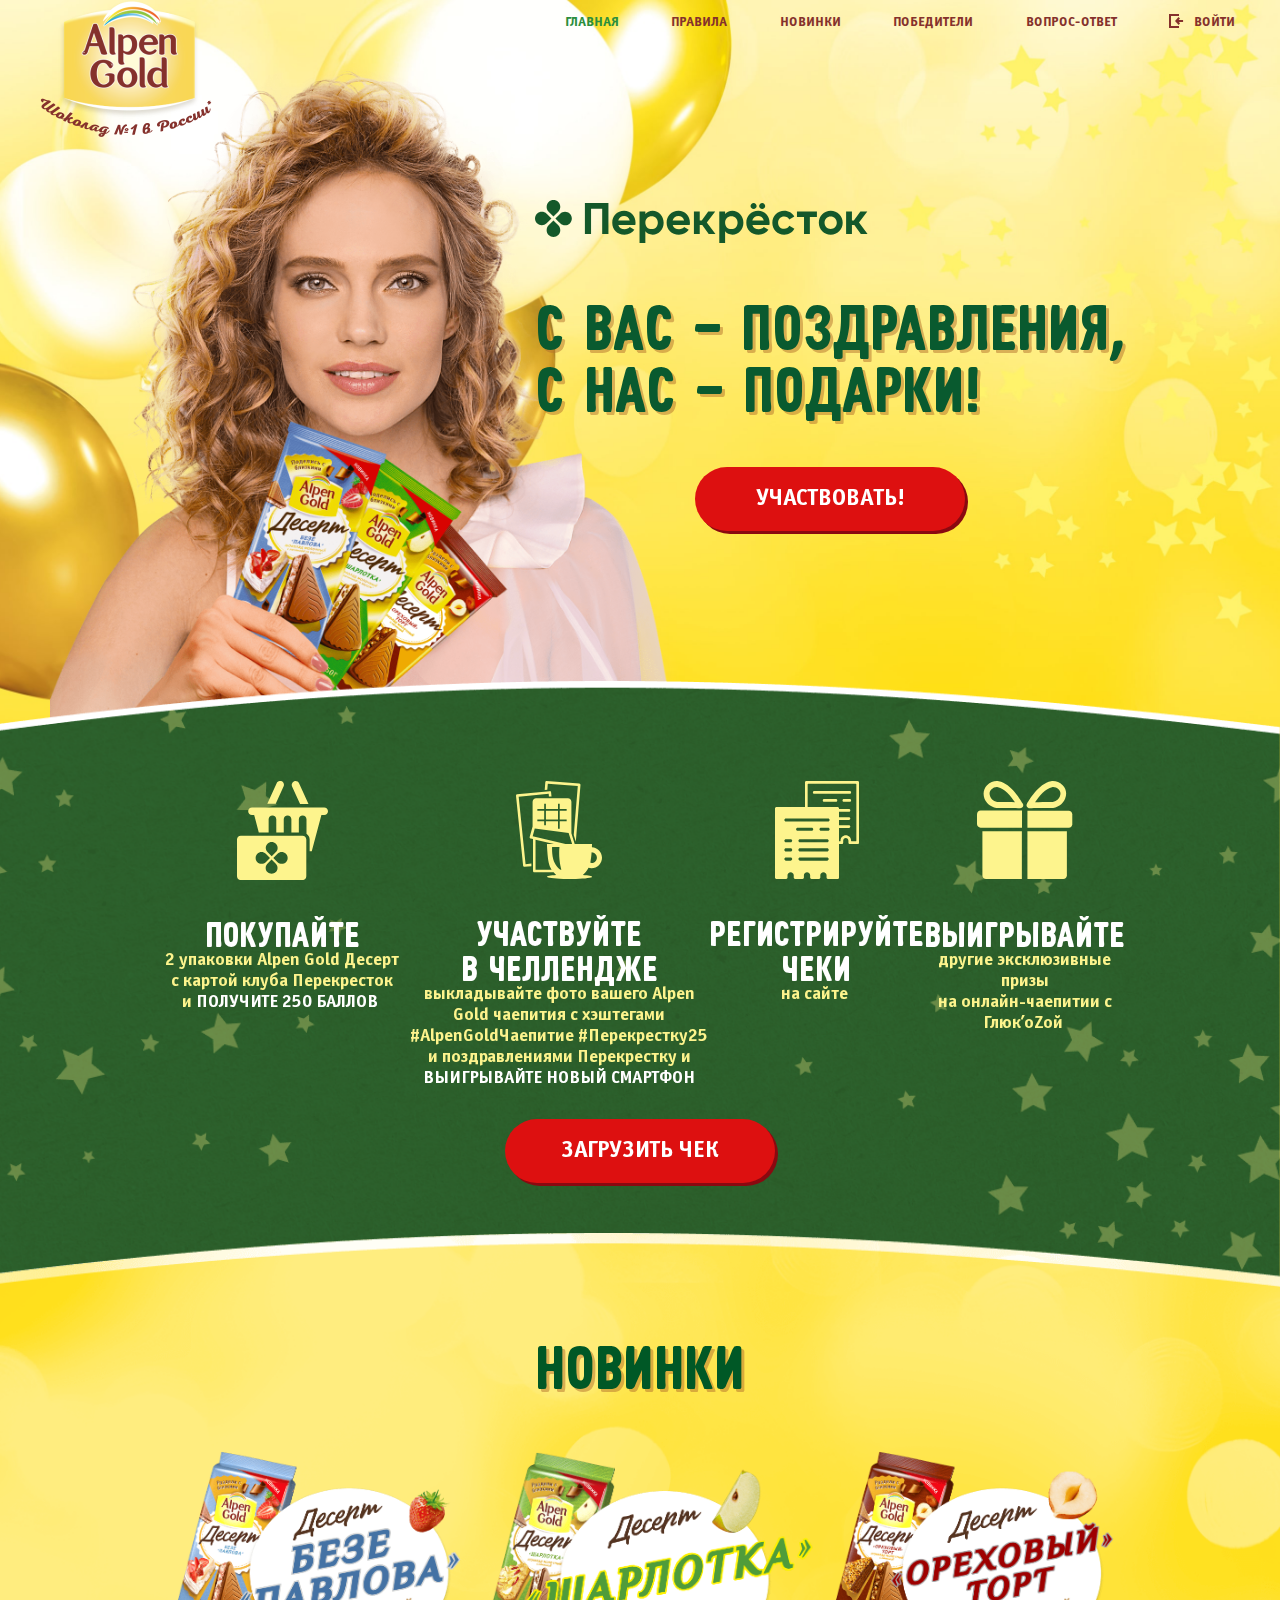
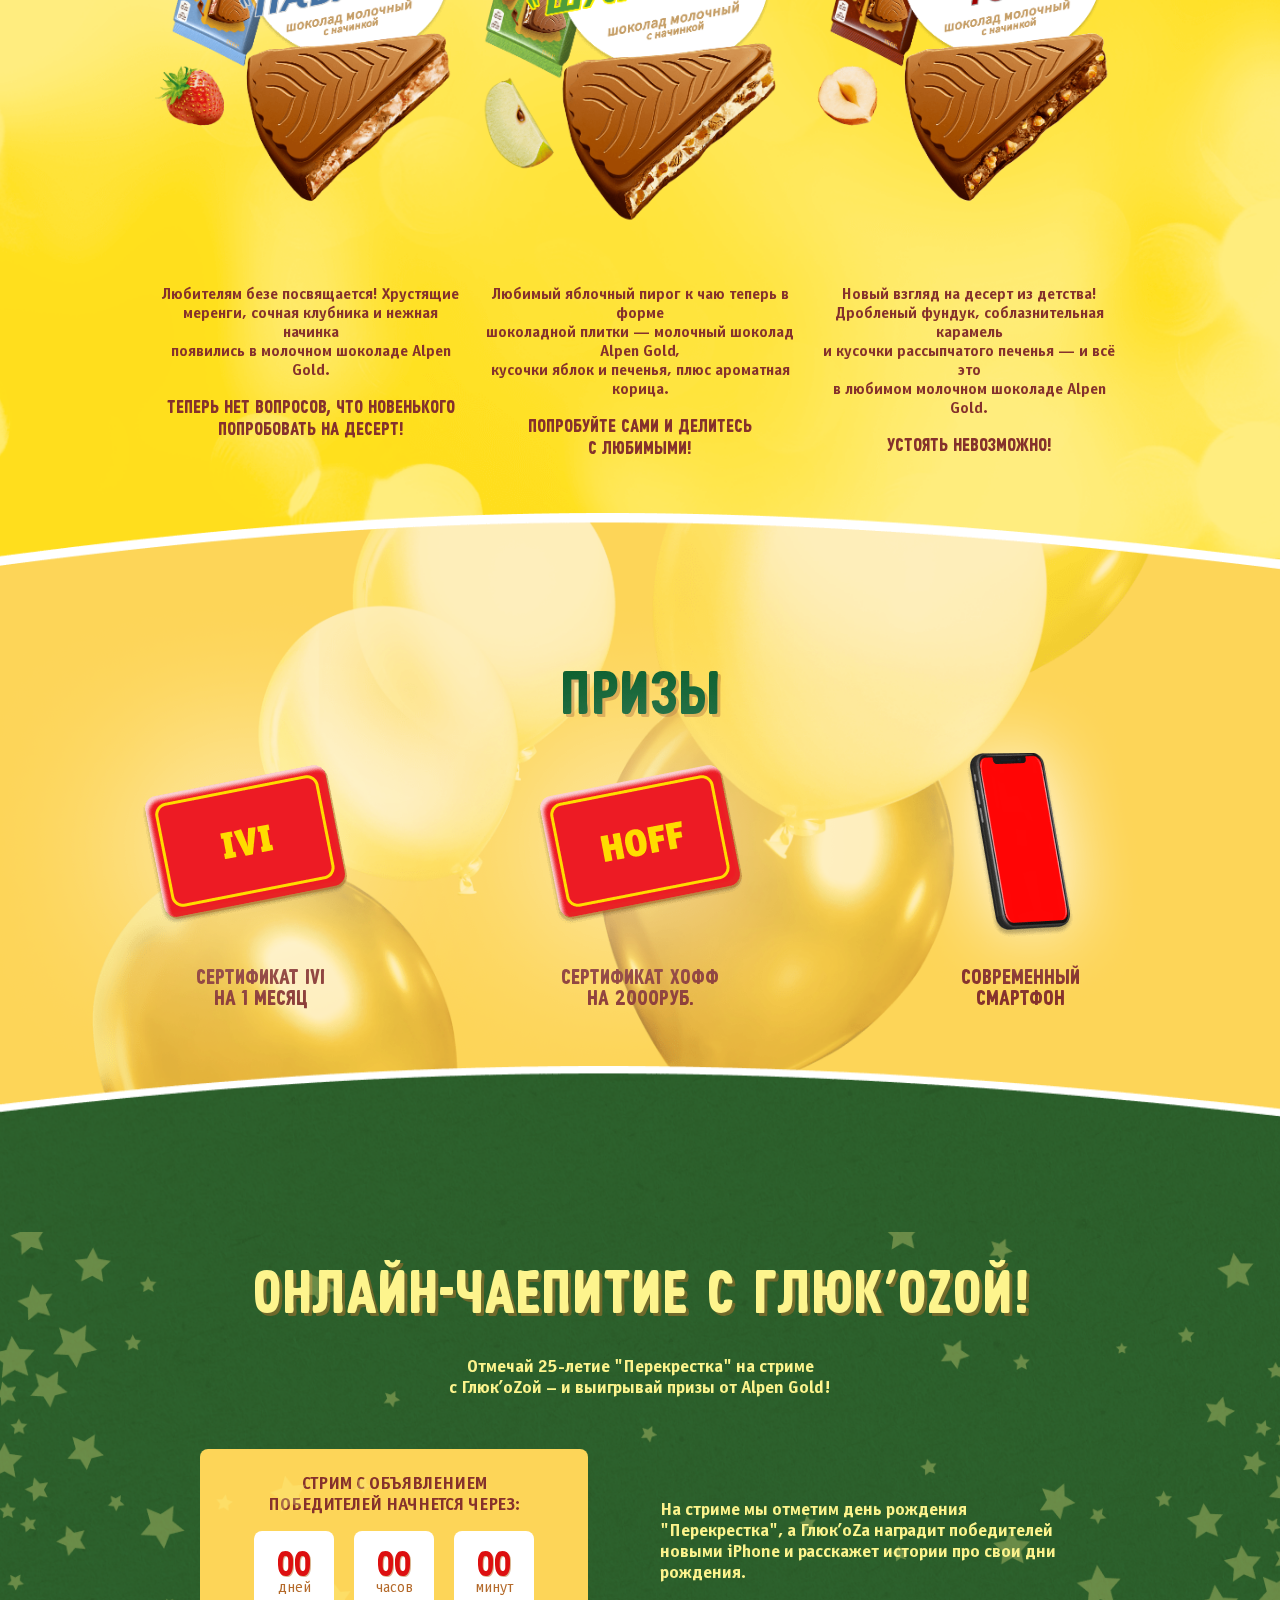
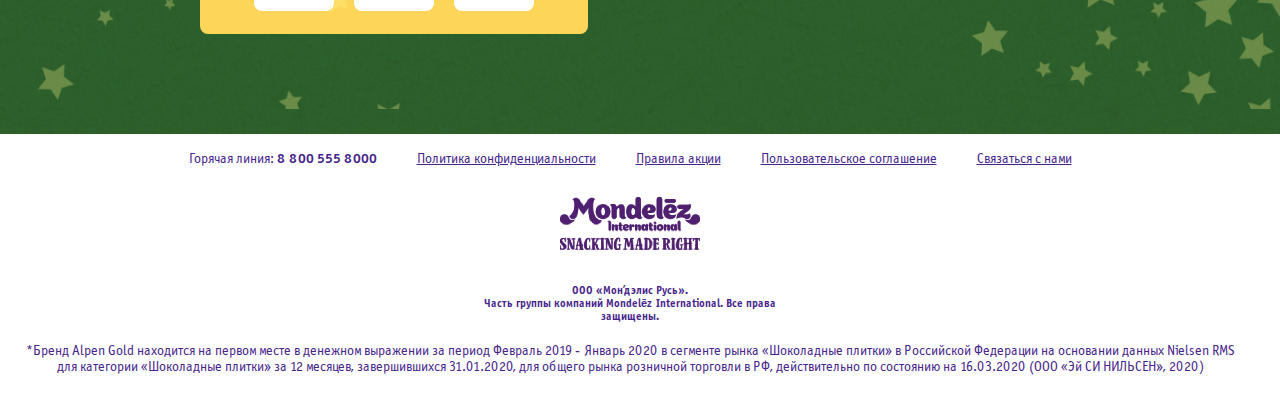
==== index.html @ 38f89c5d "init" ====
<!DOCTYPE html>
<html lang="en">
<head>
	<meta charset="UTF-8">
	<title>Alpen Gold Десерты</title>
	<meta http-equiv="X-UA-Compatible" content="IE=edge">
    <meta name="viewport" content="width=device-width, initial-scale=1.0, maximum-scale=1.0, minimum-scale=1.0, user-scalable=no">
    <meta name="format-detection" content="telephone=no">
    <link rel="icon" href="favicon.ico">
	<link rel="stylesheet" href="fonts/stylesheet.css">
	<link rel="stylesheet" href="libs/select2/select2.min.css">
	<link rel="stylesheet" href="libs/scrollbar/jquery.scrollbar.css">
	<link rel="stylesheet" href="css/styles.css">
	<!--[if lte IE 9]>
    <script src="http://phpbbex.com/oldies/oldies.js" charset="utf-8"></script>
    <script src="https://oss.maxcdn.com/html5shiv/3.7.3/html5shiv.min.js"></script>
    <script src="https://oss.maxcdn.com/respond/1.4.2/respond.min.js"></script>
    <![endif]-->
</head>
<body>
	<div class="wrapper">
		<div class="content">
			<header>
				<div class="menu">
					<a href="index.html" class="logo">
						<img src="img/logo.png" alt="">
					</a>
					<a href="#!" class="burger"></a>
					<nav class="menu-links">
						<a href="index.html" class="menu-link active">Главная</a>
						<a href="#!" class="menu-link" target="_blank">Правила</a>
						<a href="#novelties" class="menu-link anchor">Новинки</a>
						<a href="winners.html" class="menu-link">Победители</a>
						<a href="faq.html" class="menu-link">Вопрос-ответ</a>
						<div class="btn-wrapper mw270 mobile-visible">
							<a href="#!" class="btn menu-btn pop-op" data-popup="check-upload">Загрузить чек</a>
						</div>
						<a href="lk.html" class="menu-link login-link pop-op" data-popup="auth">Войти</a>
					</nav>
				</div>
			</header>
			<section class="main-block">
				<div class="container">
					<div class="slogan-wrapper">
						<div class="perekrestok-logo">
							<img src="img/perekrestok-logo.svg" alt="">
						</div>
						<div class="slogan">
							С вас – поздравления, <br>с нас – подарки! 
						</div>
						<div class="btn-wrapper mw270">
							<a href="#!" class="btn main-btn pop-op" data-popup="auth">Участвовать!</a>
						</div>
					</div>
				</div>
			</section>
			<section class="steps-block">
				<div class="container">
					<div class="steps">
						<div class="step">
							<div class="step-img">
								<img src="img/step1.svg" alt="">
							</div>
							<div class="step-info">
								<div class="step-title">Покупайте</div>
								<div class="step-text">
									2 упаковки Alpen Gold Десерт <br>с картой клуба Перекресток и <span>получите 250 баллов</span> 
								</div>
							</div>
						</div>
						<div class="step">
							<div class="step-img">
								<img src="img/step2.svg" alt="">
							</div>
							<div class="step-info">
								<div class="step-title">Участвуйте <br>в челлендже</div>
								<div class="step-text">
									выкладывайте фото вашего Alpen Gold чаепития с хэштегами #AlpenGoldЧаепитие #Перекрестку25 и поздравлениями Перекрестку и <br class="mobile-visible"><span>выигрывайте новый смартфон</span> 
								</div>
							</div>
						</div>
						<div class="step">
							<div class="step-img">
								<img src="img/step3.svg" alt="">
							</div>
							<div class="step-info">
								<div class="step-title">Регистрируйте чеки</div>
								<div class="step-text">
									на сайте 
								</div>
							</div>
						</div>
						<div class="step">
							<div class="step-img">
								<img src="img/step4.svg" alt="">
							</div>
							<div class="step-info">
								<div class="step-title">Выигрывайте</div>
								<div class="step-text">
									другие эксклюзивные призы <br>на онлайн-чаепитии с Глюк’оZой 
								</div>
							</div>
						</div>
					</div>
					<div class="btn-wrapper mw270 desktop-visible">
						<a href="#!" class="btn main-btn pop-op" data-popup="auth">Загрузить чек</a>
					</div>
				</div>
			</section>
			<section id="novelties" class="novelties-block">
				<div class="container">
					<div class="page-title">Новинки</div>
					<div class="novelties">
						<div class="novelty product1">
							<div class="novelty-img">
								<img src="img/product1.png" alt="">
							</div>
							<div class="novelty-text1">Любителям безе посвящается! Хрустящие <br>меренги, сочная клубника и нежная начинка <br>появились в молочном шоколаде Alpen Gold. </div>
							<div class="novelty-text2">Теперь нет вопросов, что новенького <br>попробовать на десерт!</div>
						</div>
						<div class="novelty product2">
							<div class="novelty-img">
								<img src="img/product2.png" alt="">
							</div>
							<div class="novelty-text1">Любимый яблочный пирог к чаю теперь в форме <br>шоколадной плитки — молочный шоколад Alpen Gold, <br>кусочки яблок и печенья, плюс ароматная корица.</div>
							<div class="novelty-text2">Попробуйте сами и делитесь <br>с любимыми!</div>
						</div>
						<div class="novelty product3">
							<div class="novelty-img">
								<img src="img/product3.png" alt="">
							</div>
							<div class="novelty-text1">Новый взгляд на десерт из детства! <br>Дробленый фундук, соблазнительная карамель <br>и кусочки рассыпчатого печенья — и всё это <br>в любимом молочном шоколаде Alpen Gold.</div>
							<div class="novelty-text2">Устоять невозможно!</div>
						</div>
					</div>
				</div>
			</section>
			<section class="prizes-block">
				<div class="container">
					<div class="page-title">Призы</div>
					<div class="prizes">
						<div class="prize prize1">
							<div class="prize-img">
								<img src="img/prize1.png" alt="">
							</div>
							<div class="prize-name">Cертификат IVI <br>на 1 месяц</div>
						</div>
						<div class="prize prize2">
							<div class="prize-img">
								<img src="img/prize2.png" alt="">
							</div>
							<div class="prize-name">Cертификат хофф <br>на 2000руб.</div>
						</div>
						<div class="prize prize3">
							<div class="prize-img">
								<img src="img/prize3.png" alt="">
							</div>
							<div class="prize-name">Современный <br>смартфон</div>
						</div>
					</div>
				</div>
			</section>
			<section class="stream-block">
				<div class="container">
					<div class="page-title">Онлайн-чаепитие <br class="mobile-visible">с Глюк’оZой!</div>
					<div class="stream-subtitle">
						Отмечай 25-летие "Перекрестка" на стриме <br class="desktop-visible">с Глюк’oZой – и выигрывай призы от Alpen Gold!
					</div>
					<div class="stream-wrapper">
						<div class="stream-countdown-wrapper">
							<div class="stream-countdown-text">Стрим с объявлением победителей начнется через:</div>
							<div class="countdown">
							    <div class="cd-elem">
							        <div class="cd">00</div>
							        <div class="cd-text">дней</div>
							    </div>
							    <div class="cd-elem">
							        <div class="cd">00</div>
							        <div class="cd-text">часов</div>
							    </div>
							    <div class="cd-elem">
							        <div class="cd">00</div>
							        <div class="cd-text">минут</div>
							    </div>
							</div>
						</div>
						<div class="stream-info">
							На стриме мы отметим день рождения "Перекрестка", а Глюк’oZа наградит победителей новыми iPhone и расскажет истории про свои дни рождения.
						</div>
					</div>
				</div>
			</section>
		</div>
		<footer>
			<div class="footer-inner">
				<div class="footer-nav">
					<div class="footer-links">
						<a href="tel:88005558000" class="invert-link">Горячая линия: <b>8 800 555 8000</b></a>
						<a href="#!" class="link" target="_blank">Политика конфиденциальности</a>
						<a href="#!" class="link" target="_blank">Правила акции</a>
						<a href="#!" class="link" target="_blank">Пользовательское соглашение</a>
						<a href="#!" class="link" target="_blank">Связаться с нами</a>
					</div>
					<div class="mndlz-logo">
						<img src="img/mndlz.svg" alt="">
					</div>
					<div class="copyright">ООО «Мон’дэлис Русь». <br class="desktop-visible">Часть группы компаний Mondelēz International. Все права защищены.</div>
					<div class="copyright-remark">*Бренд Alpen Gold находится на первом месте в денежном выражении за период Февраль 2019 - Январь 2020 в сегменте рынка «Шоколадные плитки» в Российской Федерации на основании данных Nielsen RMS для категории «Шоколадные плитки» за 12 месяцев, завершившихся 31.01.2020, для общего рынка розничной торговли в РФ, действительно по состоянию на 16.03.2020 (ООО «Эй СИ НИЛЬСЕН», 2020)</div>
				</div>
			</div>
		</footer>
	</div>
	<div class="popups">
		<div id="auth" class="popup">
			<div class="popup__wrap">
				<a href="#!" class="close-popup js-close-popup">
					<svg width="20" height="20" viewBox="0 0 20 20" fill="none" xmlns="http://www.w3.org/2000/svg">
						<path d="M18 2L2 18" stroke="#85312C" stroke-width="4" stroke-linejoin="round"/>
						<path d="M2 2L18 18" stroke="#85312C" stroke-width="4" stroke-linejoin="round"/>
					</svg>
				</a>
                <div class="popup__inner">
                    <div class="popup__title">Вход</div>
                    <div class="popup__error"></div>
                    <form class="popup-form">
                    	<div class="input-field">
                    		<input type="text" name="email" placeholder="E-mail" required>
                    	</div>
                    	<div class="input-field mb30">
                    		<input type="password" name="password" placeholder="Пароль" required>
                    		<a href="#!" class="invert-link restore-link pop-op" data-popup="restore-password">Забыли пароль?</a>
                    	</div>
                    	<div class="btn-wrapper">
							<button class="btn popup-btn">Войти</button>
						</div>
                    </form>
                    <div class="reg-text">
                    	Если вы впервые <br>на сайте, то вам необходимо
                    	<a href="#!" class="invert-link popup-link pop-op" data-popup="reg">Зарегистрироваться</a>
                    </div>
                </div>
            </div>
		</div>
		<div id="reg" class="popup">
			<div class="popup__wrap">
				<a href="#!" class="close-popup js-close-popup">
					<svg width="20" height="20" viewBox="0 0 20 20" fill="none" xmlns="http://www.w3.org/2000/svg">
						<path d="M18 2L2 18" stroke="#85312C" stroke-width="4" stroke-linejoin="round"/>
						<path d="M2 2L18 18" stroke="#85312C" stroke-width="4" stroke-linejoin="round"/>
					</svg>
				</a>
                <div class="popup__inner">
                    <div class="popup__title">Регистрация</div>
                    <div class="popup__error"></div>
                    <form class="popup-form">
                    	<div class="input-field">
                    		<input type="text" name="lastName" placeholder="Фамилия" required>
                    	</div>
                    	<div class="input-field">
                    		<input type="text" name="firstName" placeholder="Имя" required>
                    	</div>
                    	<div class="input-field">
                    		<input type="text" name="patronymic" placeholder="Отчество" required>
                    	</div>
                    	<div class="input-field">
                    		<input type="text" name="email" placeholder="E-mail" required>                    		
                    	</div>
                    	<div class="input-field">
                    		<input type="text" name="phone" class="phone-mask" placeholder="Телефон" required>                    		
                    	</div>
                    	<div class="checkbox-wrapper">
							<div class="input-field checkbox-field">
	                            <label for="check-rules" class="checkbox">
	                                <input id="check-rules" name="check-rules" type="checkbox" required>
	                                <span class="checkmark"></span>
	                                <span class="checkbox-text">Я согласен с <a href="#!" class="rules-link link" target="_blank">Правилами акции</a></span>
	                            </label> 
	                        </div>
	                        <div class="input-field checkbox-field">
	                            <label for="check-data" class="checkbox">
	                                <input id="check-data" name="check-data" type="checkbox" required>
	                                <span class="checkmark"></span>
	                                <span class="checkbox-text">Я согласен на обработку моих <a href="#!" class="rules-link link" target="_blank">персональных данных</a></span>
	                            </label> 
	                        </div>
	                        <div class="input-field checkbox-field">
	                            <label for="check-mndlz" class="checkbox">
	                                <input id="check-mndlz" name="check-mndlz" type="checkbox" required="">
	                                <span class="checkmark"></span>
	                                <span class="checkbox-text">Я согласен получать рассылки по акциям Mondelez</span>
	                            </label> 
	                        </div>
						</div>
						<div class="btn-wrapper">
							<!-- <button class="btn popup-btn">Войти</button> -->
							<a href="#!" class="btn popup-btn pop-op" data-popup="reg-confirm">Отправить</a>
						</div>
                    </form>
                </div>
            </div>
		</div>
		<div id="reg-confirm" class="popup">
			<div class="popup__wrap">
				<a href="#!" class="close-popup js-close-popup">
					<svg width="20" height="20" viewBox="0 0 20 20" fill="none" xmlns="http://www.w3.org/2000/svg">
						<path d="M18 2L2 18" stroke="#85312C" stroke-width="4" stroke-linejoin="round"/>
						<path d="M2 2L18 18" stroke="#85312C" stroke-width="4" stroke-linejoin="round"/>
					</svg>
				</a>
                <div class="popup__inner">
                	<div class="popup__title">Регистрация пройдена</div>
                    <div class="popup__desc">Пароль отправлен на почту, указанную при регистрации.</div>
                    <div class="btn-wrapper">
						<a href="#!" class="btn pop-op" data-popup="auth"><span>Войти</span></a>
					</div>
                </div>
            </div>
		</div>
		<div id="restore-password" class="popup">
			<div class="popup__wrap">
				<a href="#!" class="close-popup js-close-popup">
					<svg width="20" height="20" viewBox="0 0 20 20" fill="none" xmlns="http://www.w3.org/2000/svg">
						<path d="M18 2L2 18" stroke="#85312C" stroke-width="4" stroke-linejoin="round"/>
						<path d="M2 2L18 18" stroke="#85312C" stroke-width="4" stroke-linejoin="round"/>
					</svg>
				</a>
                <div class="popup__inner">
                    <div class="popup__title">Сброс пароля</div>
                    <form class="popup-form">
                    	<div class="popup__desc before-send">Введите свой email для восстановления пароля<br><br>Мы отправим письмо с паролем</div>
                    	<div class="popup__desc after-send" style="display: none;">Пароль отправлен</div>
                    	<div class="input-field">
                    		<input type="text" name="email" placeholder="E-mail" required>
                    	</div>
                    	<div class="input-field mb30">
							<span class="clock-text" style="display: none;">Можно отправить повторно через <span class="clock"></span></span>
                    	</div>
                    	<div class="btn-wrapper">
							<button class="btn popup-btn">Отправить</button>
						</div>
                    </form>
                </div>
            </div>
		</div>
		<div id="check-upload" class="popup">
			<div class="popup__wrap">
				<a href="#!" class="close-popup js-close-popup">
					<svg width="20" height="20" viewBox="0 0 20 20" fill="none" xmlns="http://www.w3.org/2000/svg">
						<path d="M18 2L2 18" stroke="#85312C" stroke-width="4" stroke-linejoin="round"/>
						<path d="M2 2L18 18" stroke="#85312C" stroke-width="4" stroke-linejoin="round"/>
					</svg>
				</a>
                <div class="popup__inner">
                    <div class="popup__title">Загрузка чека</div>
                    <div class="iframe-wrap">
                        <iframe src="https://checkservice.emg.ru/Upload?id=630b7ffa-2815-4c9b-96f8-b485c73a1ed9&participantId=1&hash=1958d3842a1595b11ec2c7ed5e9e6305" class="iframe" frameborder="0"></iframe>
                    </div>
                </div>
            </div>
		</div>
		<div id="check-rejected" class="popup">
			<div class="popup__wrap">
				<a href="#!" class="close-popup js-close-popup">
					<svg width="20" height="20" viewBox="0 0 20 20" fill="none" xmlns="http://www.w3.org/2000/svg">
						<path d="M18 2L2 18" stroke="#85312C" stroke-width="4" stroke-linejoin="round"/>
						<path d="M2 2L18 18" stroke="#85312C" stroke-width="4" stroke-linejoin="round"/>
					</svg>
				</a>
                <div class="popup__inner">
                	<div class="popup__title">Чек отклонен</div>
                    <div class="popup__desc">Такой чек уже был загружен ранее. Попробуйте загрузить другой чек.</div>
                    <div class="btn-wrapper">
						<a href="#!" class="btn popup-btn js-close-popup">Понятно</a>
					</div>
                </div>
            </div>
		</div>
		<div id="get-prize" class="popup">
			<div class="popup__wrap">
				<a href="#!" class="close-popup js-close-popup">
					<svg width="20" height="20" viewBox="0 0 20 20" fill="none" xmlns="http://www.w3.org/2000/svg">
						<path d="M18 2L2 18" stroke="#85312C" stroke-width="4" stroke-linejoin="round"/>
						<path d="M2 2L18 18" stroke="#85312C" stroke-width="4" stroke-linejoin="round"/>
					</svg>
				</a>
                <div class="popup__inner">
                	<div class="popup__title">Получение приза</div>
                    <div class="popup__desc">Информация о получения была отправлена на почту.</div>
                    <div class="btn-wrapper">
						<a href="#!" class="btn popup-btn js-close-popup">Понятно</a>
					</div>
                </div>
            </div>
		</div>
	</div>

	<script src="libs/jquery-3.5.1.min.js"></script>
	<script src="libs/select2/select2.min.js"></script>
	<script src="libs/jquery.validate.min.js"></script>
	<script src="libs/scrollbar/jquery.scrollbar.min.js"></script>
	<script src="libs/jquery.inputmask.min.js"></script>
	<script src="libs/jquery.countdown.min.js"></script>
	<script src="libs/slick.min.js"></script>
	<script src="js/scripts.js"></script>
</body>
</html>
---- fonts/stylesheet.css ----
@font-face {
    font-family: 'MDLZ BITE TYPE';
    src: url('MDLZBITETYPE-Regular.eot');
    src: url('MDLZBITETYPE-Regular.eot?#iefix') format('embedded-opentype'),
        url('MDLZBITETYPE-Regular.woff2') format('woff2'),
        url('MDLZBITETYPE-Regular.woff') format('woff');
    font-weight: normal;
    font-style: normal;
}

@font-face {
    font-family: 'OfficinaSans';
    src: url('OfficinaSansBookC.eot');
    src: url('OfficinaSansBookC.eot?#iefix') format('embedded-opentype'),
        url('OfficinaSansBookC.woff2') format('woff2'),
        url('OfficinaSansBookC.woff') format('woff');
    font-weight: normal;
    font-style: normal;
}

@font-face {
    font-family: 'OfficinaSans';
    src: url('OfficinaSansBookC-Italic.eot');
    src: url('OfficinaSansBookC-Italic.eot?#iefix') format('embedded-opentype'),
        url('OfficinaSansBookC-Italic.woff2') format('woff2'),
        url('OfficinaSansBookC-Italic.woff') format('woff');
    font-weight: normal;
    font-style: italic;
}

@font-face {
    font-family: 'OfficinaSans SCC';
    src: url('OfficinaSansBookSCC.eot');
    src: url('OfficinaSansBookSCC.eot?#iefix') format('embedded-opentype'),
        url('OfficinaSansBookSCC.woff2') format('woff2'),
        url('OfficinaSansBookSCC.woff') format('woff');
    font-weight: normal;
    font-style: normal;
}

@font-face {
    font-family: 'OfficinaSans';
    src: url('OfficinaSansMediumC.eot');
    src: url('OfficinaSansMediumC.eot?#iefix') format('embedded-opentype'),
        url('OfficinaSansMediumC.woff2') format('woff2'),
        url('OfficinaSansMediumC.woff') format('woff');
    font-weight: 500;
    font-style: normal;
}

@font-face {
    font-family: 'OfficinaSans';
    src: url('OfficinaSansMediumC-Italic.eot');
    src: url('OfficinaSansMediumC-Italic.eot?#iefix') format('embedded-opentype'),
        url('OfficinaSansMediumC-Italic.woff2') format('woff2'),
        url('OfficinaSansMediumC-Italic.woff') format('woff');
    font-weight: 500;
    font-style: italic;
}

@font-face {
    font-family: 'OfficinaSans SCC';
    src: url('OfficinaSansMediumSCC.eot');
    src: url('OfficinaSansMediumSCC.eot?#iefix') format('embedded-opentype'),
        url('OfficinaSansMediumSCC.woff2') format('woff2'),
        url('OfficinaSansMediumSCC.woff') format('woff');
    font-weight: 500;
    font-style: normal;
}

@font-face {
    font-family: 'OfficinaSans';
    src: url('OfficinaSansBoldC.eot');
    src: url('OfficinaSansBoldC.eot?#iefix') format('embedded-opentype'),
        url('OfficinaSansBoldC.woff2') format('woff2'),
        url('OfficinaSansBoldC.woff') format('woff');
    font-weight: bold;
    font-style: normal;
}

@font-face {
    font-family: 'OfficinaSans';
    src: url('OfficinaSansBoldC-Italic.eot');
    src: url('OfficinaSansBoldC-Italic.eot?#iefix') format('embedded-opentype'),
        url('OfficinaSansBoldC-Italic.woff2') format('woff2'),
        url('OfficinaSansBoldC-Italic.woff') format('woff');
    font-weight: bold;
    font-style: italic;
}

@font-face {
    font-family: 'OfficinaSans SCC';
    src: url('OfficinaSansBoldSCC.eot');
    src: url('OfficinaSansBoldSCC.eot?#iefix') format('embedded-opentype'),
        url('OfficinaSansBoldSCC.woff2') format('woff2'),
        url('OfficinaSansBoldSCC.woff') format('woff');
    font-weight: bold;
    font-style: normal;
}

@font-face {
    font-family: 'OfficinaSans';
    src: url('OfficinaSansExtraBoldC.eot');
    src: url('OfficinaSansExtraBoldC.eot?#iefix') format('embedded-opentype'),
        url('OfficinaSansExtraBoldC.woff2') format('woff2'),
        url('OfficinaSansExtraBoldC.woff') format('woff');
    font-weight: 800;
    font-style: normal;
}

@font-face {
    font-family: 'OfficinaSans';
    src: url('OfficinaSansExtraBoldC-Italic.eot');
    src: url('OfficinaSansExtraBoldC-Italic.eot?#iefix') format('embedded-opentype'),
        url('OfficinaSansExtraBoldC-Italic.woff2') format('woff2'),
        url('OfficinaSansExtraBoldC-Italic.woff') format('woff');
    font-weight: 800;
    font-style: italic;
}

@font-face {
    font-family: 'OfficinaSans SCC';
    src: url('OfficinaSansExtraBoldSCC.eot');
    src: url('OfficinaSansExtraBoldSCC.eot?#iefix') format('embedded-opentype'),
        url('OfficinaSansExtraBoldSCC.woff2') format('woff2'),
        url('OfficinaSansExtraBoldSCC.woff') format('woff');
    font-weight: 800;
    font-style: normal;
}

@font-face {
    font-family: 'OfficinaSans SCC';
    src: url('OfficinaSansBlackSCC.eot');
    src: url('OfficinaSansBlackSCC.eot?#iefix') format('embedded-opentype'),
        url('OfficinaSansBlackSCC.woff2') format('woff2'),
        url('OfficinaSansBlackSCC.woff') format('woff');
    font-weight: 900;
    font-style: normal;
}

@font-face {
    font-family: 'OfficinaSans';
    src: url('OfficinaSansBlackC-Italic.eot');
    src: url('OfficinaSansBlackC-Italic.eot?#iefix') format('embedded-opentype'),
        url('OfficinaSansBlackC-Italic.woff2') format('woff2'),
        url('OfficinaSansBlackC-Italic.woff') format('woff');
    font-weight: 900;
    font-style: italic;
}

@font-face {
    font-family: 'OfficinaSans';
    src: url('OfficinaSansBlackC.eot');
    src: url('OfficinaSansBlackC.eot?#iefix') format('embedded-opentype'),
        url('OfficinaSansBlackC.woff2') format('woff2'),
        url('OfficinaSansBlackC.woff') format('woff');
    font-weight: 900;
    font-style: normal;
}
---- css/styles.css ----
html {
    line-height: 1.15;
    -ms-text-size-adjust: 100%;
    -moz-text-size-adjust: 100%;
    -webkit-text-size-adjust: 100%;
}

html, body, div, span, applet, object, iframe,
h1, h2, h3, h4, h5, h6, p, blockquote, pre,
a, abbr, acronym, address, big, cite, code,
del, dfn, em, img, ins, kbd, q, s, samp,
small, strike, strong, sub, sup, tt, var,
b, u, i, center,
dl, dt, dd, ol, ul, li,
fieldset, form, label, legend,
table, caption, tbody, tfoot, thead, tr, th, td,
article, aside, canvas, details, embed,
figure, figcaption, footer, header, hgroup,
menu, nav, output, ruby, section, summary,
time, mark, audio, video {
	margin: 0;
	padding: 0;
	border: 0;
}

main {
    display: block;
}

ol,
ul {
    list-style: none;
}

b,
strong {
    font-weight: bold;
}

*,
:after,
:before {
    box-sizing: border-box;
}

img {
    max-width: 100%;
    border-style: none;
}

img[width="0"][height="0"] {
    display: none;
}

a {
    color: inherit;
    cursor: pointer;
    background-color: transparent;
    text-decoration: none;
    -webkit-transition: all .3s linear;
    transition: all .3s linear;
}

a:hover,
a:focus {
    text-decoration: none;
}

input,
select,
textarea,
button {
    border: none;
    outline: none;
    border-radius: 0;
    -webkit-appearance: none;
    font-family: inherit;
    font-size: 100%;
    line-height: 1.15;
    margin: 0;
}

textarea {
    overflow: auto;
}

textarea::-webkit-scrollbar {
    width: 0;
}

::-ms-clear {
    display: none;
}

input {
    overflow: visible;
}

button {
    cursor: pointer;
    border: none;
    outline: none;
    overflow: visible;
}

button,
select {
    text-transform: none;
}

button::-moz-focus-inner,
[type="button"]::-moz-focus-inner,
[type="reset"]::-moz-focus-inner,
[type="submit"]::-moz-focus-inner {
    border-style: none;
    padding: 0;
}

button,
[type="button"],
[type="reset"],
[type="submit"] {
    -webkit-appearance: button;
}

[type="checkbox"],
[type="radio"] {
    box-sizing: border-box;
    padding: 0;
}

[type="search"]::-webkit-search-decoration {
    -webkit-appearance: none;
}

[type="search"] {
    -webkit-appearance: textfield;
    outline-offset: -2px;
}

::-webkit-file-upload-button {
    -webkit-appearance: button;
    font: inherit;
}

::-webkit-file-upload-button {
    -webkit-appearance: button;
    font: inherit;
}

input[type=number]::-webkit-inner-spin-button,
input[type=number]::-webkit-outer-spin-button {
    -webkit-appearance: none;
    margin: 0;
}

input[type=number] {
    -moz-appearance: textfield;
}

select::-ms-expand {
    display: none;
}

* {
    box-sizing: border-box;
}

h1, h2, h3, h4, h5, h6, p {
    margin: 0;
}

ul, ol {
    margin: 0;
    padding: 0;
    list-style: none;
}

a {
    color: inherit;
    text-decoration: none;
}

a:hover,
a:focus {
    text-decoration: none;
}

textarea {
    width: 100%;
    resize: none;
    border: none;
    outline: none;
    border-radius: 0;
    scrollbar-width: none;
    -ms-overflow-style: none;
}

label {
    margin: 0;
}

input,
button,
select {
    border: none;
    outline: none;
}

input {
    border-radius: 0;
}

body .mobile-visible {
    display: none;
}

@media (max-width: 1000px) {
    body .mobile-visible {
        display: block;
    }

    body .desktop-visible {
        display: none;
    }
}

.no-scrolling {
	overflow: hidden;
}

.link {
	text-decoration: underline;
}

.link:hover {
	text-decoration: none;
}

.invert-link {
	text-decoration: none;
}

.invert-link:hover {
	text-decoration: underline;
}

.svg-filters {
  position: absolute;
  z-index: -100;
  width: 0;
  height: 0;
}

/*SCROLL ---------------------- */
body .scroll-element,
body .scroll-element div {
    border: none;
    margin: 0;
    padding: 0;
    position: absolute;
    z-index: 1;
}

body .scroll-element div {
    display: block;
    height: 100%;
    left: 0;
    top: 0;
    width: 100%;
}

body .scroll-element.scroll-x {
    bottom: 1px;
    height: 8px;
    left: 0;
    width: 100%;
}

.collection-list.scroll-wrapper>.scroll-content {
    padding-bottom: 10px;
}

body .collection-list .scroll-element.scroll-y {
    display: none;
}

body .scroll-element.scroll-x .scroll-element_track {
    top: 0;
    width: 100%;
    height: 8px;
}

body .scroll-element.scroll-y {
    height: 100%;
    right: 0;
    top: 0;
    width: 6px;
}

body .scroll-element .scroll-element_outer {
    overflow: visible;
}

body .scroll-element .scroll-element_outer,
body .scroll-element .scroll-element_track,
body .scroll-element .scroll-bar {
    border-radius: 0;
}

body .scroll-element .scroll-element_track {
    background: #85312C;
    left: 0;
    width: 2px;
}

body .lk-block .scroll-element .scroll-element_track {
    background: #fff;
}

body .dark .scroll-element .scroll-element_track {
    background: #FFF9BD;
}

body .dzen-winners-block .scroll-element .scroll-element_track,
body .dzen-faq-block .scroll-element .scroll-element_track {
    background: #fff;
}

body .scroll-element .scroll-bar {
    height: auto;
    min-height: 10px;
    max-height: 150px;
    width: 8px;
    background: #85312C;
    box-shadow: none;
    left: -3px;
    position: relative;
}

body .lk-block .scroll-element .scroll-bar {
    background: #fff;
}

body .dark .scroll-element .scroll-bar {
    background: #FFF9BD;
}

body .dzen-winners-block .scroll-element .scroll-bar,
body .dzen-faq-block .scroll-element .scroll-bar {
    background: #fff;
}

body .scroll-element:hover .scroll-bar {
    
}

body .scroll-element.scroll-draggable .scroll-bar {
    
}

body .scroll-element.scroll-x.scroll-scrolly_visible .scroll-element_track {
    left: -12px;
}

body .scroll-element.scroll-y.scroll-scrollx_visible .scroll-element_track {
    top: -12px;
}

body .scroll-element.scroll-x.scroll-scrolly_visible .scroll-element_size {
    left: -12px;
}

body .scroll-element.scroll-y.scroll-scrollx_visible .scroll-element_size {
    top: -12px;
}

/**/

/* Select2 */
.select {
    max-width: 410px;
    min-width: 140px;
    width: 100%;
    /*margin: 10px auto;*/
}

.select select {
    width: 100%;
}

.select2 {
    z-index: 2;
}

.select2-container span {
    outline: none;
}

.select2-container .select2-selection--single {
    width: 100%;
    height: 54px;
    padding: 16px 30px 16px 15px;
    border: 1px solid transparent;
    border-radius: 10px;
    box-shadow: 7px 7px 23px rgba(0, 0, 0, 0.07);
}

.select2-container--default .select2-selection--single .select2-selection__rendered {
    color: #85312C;
    font-size: 16px;
    font-weight: normal;
    line-height: 1;
    text-align: left;
    padding-left: 0;
}

.select2-container--default .select2-selection--single .select2-selection__placeholder {
    color: rgba(0, 0, 0, .5);
    font-size: 16px;
    line-height: 1;
    font-weight: normal;
}

.select2-container--default .select2-selection--single .select2-selection__arrow {
    width: 15px;
    height: 15px;
    position: absolute;
    top: -5px;
    bottom: 0;
    margin: auto;
    right: 15px;
}

.select2-container--default .select2-selection--single .select2-selection__arrow b {
    margin: 0;
    top: 0;
    left: 0;
    border: none;
    width: 15px;
    height: 15px;
    background: url(../img/arrow-down.svg) center no-repeat;
    transition: all .2s linear;
}

.select2-container--default.select2-container--open .select2-selection--single .select2-selection__arrow b {
    transform: rotate(-180deg);
}

.select2-dropdown {
    background: #fff;
    border-radius: 0;
    color: #85312C;
    border: 0;
    box-shadow: 0px 4px 4px rgba(0, 0, 0, 0.12);
}

.select2-container--open .select2-dropdown--below {
    padding-top: 30px;
    top: -30px;
    border-radius: 0;
    border: 1px solid transparent;
    z-index: 1;
}

.select2-results__options {
    border-radius: 0;
}

.select2-container--default .select2-results>.select2-results__options {
    max-height: 250px;
}

.select2-results__option {
    font-size: 16px;
    line-height: 1;
    height: 30px;
    padding: 8px 20px 8px 15px;
}

.select2-container--default .select2-results__option[aria-selected=true],
.select2-container--default .select2-results__option--highlighted[aria-selected] {
    background: rgba(255, 245, 104, 0.3);
    color: #85312C;
}
/**/

/* Slider */
.slick-slider {
    position: relative;
    display: block;
    box-sizing: border-box;
    -webkit-user-select: none;
    -moz-user-select: none;
    -ms-user-select: none;
    user-select: none;
    -webkit-touch-callout: none;
    -khtml-user-select: none;
    -ms-touch-action: pan-y;
    touch-action: pan-y;
    -webkit-tap-highlight-color: transparent;
}

.slick-slider * {
    outline: none;
}

.slick-list {
    position: relative;
    display: block;
    overflow: hidden;
    margin: 0;
    padding: 0;
}

.slick-list:focus {
    outline: none;
}

.slick-list.dragging {
    cursor: pointer;
    cursor: hand;
}

.slick-slider .slick-track,
.slick-slider .slick-list {
    -webkit-transform: translate3d(0, 0, 0);
    -moz-transform: translate3d(0, 0, 0);
    -ms-transform: translate3d(0, 0, 0);
    -o-transform: translate3d(0, 0, 0);
    transform: translate3d(0, 0, 0);
}

.slick-track {
    position: relative;
    top: 0;
    left: 0;
    display: block;
    margin-left: auto;
    margin-right: auto;
}

.slick-track:before,
.slick-track:after {
    display: table;
    content: '';
}

.slick-track:after {
    clear: both;
}

.slick-loading .slick-track {
    visibility: hidden;
}

.slick-slide {
    display: none;
    float: left;
    height: 100%;
    min-height: 1px;
}

[dir='rtl'] .slick-slide {
    float: right;
}

.slick-slide img {
    display: block;
}

.slick-slide.slick-loading img {
    display: none;
}

.slick-slide.dragging img {
    pointer-events: none;
}

.slick-initialized .slick-slide {
    display: block;
}

.slick-loading .slick-slide {
    visibility: hidden;
}

.slick-vertical .slick-slide {
    display: block;
    height: auto;
    border: 1px solid transparent;
}

.slick-arrow.slick-hidden {
    display: none;
}

.slick-arrow {
    position: absolute;
    top: 0;
    bottom: 0;
    margin: auto;
    font-size: 0;
    z-index: 1;
}

/**/

html,
body {
    height: 100%;
}

body {
    margin: 0;
    color: #85312C;
    font: normal 16px/19px 'OfficinaSans', sans-serif;
}

.wrapper {
    display: flex;
    flex-direction: column;
    min-height: 100%;
    background: radial-gradient(71.45% 44.06% at 50% 55.94%, #FFF9BD 0%, #F7D431 100%);
}

.content {
    flex: 1 0 auto;
    overflow: hidden;
}

.container {
    position: relative;
    max-width: 1230px;
    width: 100%;
    margin: 0 auto;
    padding: 0 15px;
}

header {
    display: flex;
    justify-content: center;
    -ms-align-items: center;
    align-items: center;
    position: absolute;
    width: 100%;
    height: 44px;
    margin: auto;
    z-index: 3;
}

.lk-header::before {
    content: '';
    position: absolute;
    top: 44px;
    left: 0;
    right: 0;
    width: 100%;
    height: 100%;
    margin: auto;
    background: #F7D431;
}

.menu {
	position: relative;
	max-width: 1200px;
	width: 100%;
    margin: auto;
}

.logo {
    position: absolute;
    top: 0;
    left: 0;
    display: block;
    max-width: 172px;
    width: 100%;
}

.menu-links {
    position: relative;
	max-width: 880px;
	width: 100%;
	height: 44px;
	margin-left: auto;
    display: flex;
    -ms-align-items: center;
    align-items: center;
    justify-content: space-between;
}

.fixed .menu-links::before,
.inner-header .menu-links::before {
    content: '';
    position: absolute;
    top: 0;
    left: -100%;
    right: -100%;
    width: 300%;
    height: 100%;
    background: #F7D431;
    z-index: -1;
}

.menu-links a {
    position: relative;
    font-weight: bold;
    font-size: 16px;
    line-height: 19px;
    color: #85312C;
    text-transform: uppercase;
    margin: 0 5px;
}

.menu-links .menu-link::after {
    content: '';
    position: absolute;
    left: 0;
    bottom: -5px;
    width: 0;
    height: 2px;
    background: #85312C;
    transition: .2s linear;
}

.menu-links .menu-link:hover::after {
    width: 100%;
}

.menu-link.active {
    color: #2C8E3D;
}

.wrapper-5ka .menu-link.active {
    color: #DD1010;
}

.menu-links .menu-link.active::after {
	background: #2C8E3D;
}

.wrapper-5ka .menu-links .menu-link.active::after {
    background: #DD1010;
}

.login-link {
    padding-left: 25px;
}

.login-link::before {
    content: '';
    position: absolute;
    top: -2px;
    left: 0;
    bottom: 0;
    width: 15px;
    height: 14px;
    margin: auto;
    background: url(../img/login.svg) center no-repeat;
    background-size: contain;
}

.login-link.active::before {
	background: url(../img/login-active.svg) center no-repeat;
    background-size: contain;
}

.profile-link {
    padding-left: 25px;
}

.profile-link::before {
    content: '';
    position: absolute;
    top: 0;
    left: 0;
    bottom: 0;
    width: 11px;
    height: 14px;
    margin: auto;
    background: url(../img/profile-icon.svg) center no-repeat;
    background-size: contain;
}

.profile-link.active::before {
    background: url(../img/profile-icon-active.svg) center no-repeat;
    background-size: contain;
}

footer {
    flex: 0 0 auto;
    min-height: 246px;
    background: #fff;
    color: #46248A;
    padding: 18px 15px 22px;
}

.footer-inner {
    max-width: 1250px;
    width: 100%;
    margin: auto;
    display: flex;
    justify-content: space-between;
    text-align: center;
}

footer a {
    color: #46248A;
}

.mndlz-logo {
    margin-bottom: 30px;
}

.footer-links {
    display: flex;
    -ms-align-items: center;
    align-items: center;
    justify-content: center;
    margin-bottom: 30px;
}

.footer-links a {
    font-size: 14px;
    line-height: 15px;
    margin: 0 30px;
}

.copyright {
	max-width: 340px;
	width: 100%;
	font-weight: bold;
    font-size: 11px;
    line-height: 13px;
    color: #46248A;
    margin: 0 auto 20px;
}

.copyright-remark {
	max-width: 1230px;
	width: 100%;
    font-size: 14px;
    line-height: 16px;
    color: #46248A;
    margin: auto;
}

.btn-wrapper {
    max-width: 230px;
    width: 100%;
    margin: 0 auto;
}

.mw270 {
    max-width: 270px;
}

.mw320 {
    max-width: 320px;
}

.btn {
    position: relative;
    display: flex;
    align-items: center;
    justify-content: center;
    width: 100%;
    height: 50px;
    margin: auto;
    padding: 16px 0;
    font-weight: bold;
    font-size: 18px;
    line-height: 1;
    text-align: center;
    text-transform: uppercase;
    color: #fff;
    background: #DD1010;
    box-shadow: 3px 3px 0 #8A0910;
    border-radius: 50px;
    transition: all .2s linear;
}

.lk-btn {
    height: 74px;
    padding: 25px 0;
    font-size: 24px;
}

.lk-btn span {
    padding: 0 5px;
}

.main-btn {
    height: 64px;
    padding: 20px 0;
    font-size: 24px;
}

.popup-btn {
    background: #005826;
    box-shadow: 3px 3px 0 #000;
}

.btn:hover {
    box-shadow: none;
}

.btn.disabled {
    background: #A1A1A1;
    box-shadow: 3px 3px 0 #515151;
	pointer-events: none;
}

.popup {
    position: fixed;
    top: 0;
    left: 0;
    bottom: 0;
    right: 0;
    width: 100%;
    background-color: rgba(0, 12, 43, .8);
    z-index: -1;
    opacity: 0;
    -webkit-transition: all .2s linear;
    transition: all .2s linear;
    display: -webkit-box;
    display: flex;
    -webkit-box-pack: center;
    justify-content: center;
    -webkit-box-align: start;
    align-items: flex-start;
    padding-top: 10%;
    pointer-events: none;
    overflow-y: auto;
    -webkit-overflow-scrolling: touch;
}

.js-popup-show {
    z-index: 999;
    opacity: 1;
    pointer-events: visible;
}

.popup__wrap {
    max-width: 350px;
    width: 100%;
    display: flex;
    flex-direction: column;
    align-items: center;
    position: relative;
    color: #85312C;
    background: #FEF09C;
    border-radius: 10px;
}

.popup__inner {
	position: relative;
    max-width: 330px;
    margin: auto;
    width: 100%;
    padding: 45px 15px;
    text-align: center;
}

.popup-form {
    max-width: 290px;
    width: 100%;
    margin: auto;
}

.popup-form + div {
    margin-top: 30px;
}

.popup__title {
    font-family: 'MDLZ BITE TYPE';
	font-size: 33px;
	line-height: 1;
	text-align: center;
	text-transform: uppercase;
	color: #005826;
    margin: 0 auto 10px;
}

.popup__error {
    text-align: center;
    font-size: 14px;
    line-height: 17px;
    min-height: 17px;
    color: #DD181F;
    margin: 0 auto 10px;
}

.popup__desc {
    text-align: center;
    font-size: 16px;
    line-height: 18px;
    margin: 0 auto 20px;
}

.popup__text {
    font-size: 14px;
    line-height: 17px;
    margin-bottom: 15px;
}

.reg-text {
    text-align: center;
    font-size: 14px;
    line-height: 16px;
}

.popup-link {
    display: block;
	font-weight: bold;
	font-size: 20px;
	line-height: 23px;
	text-align: center;
	text-transform: uppercase;
	color: #005826;
}

.phone-text {
	text-align: left;
    font-size: 14px;
    line-height: 16px;
    margin-left: 15px;
}

.checkbox-wrapper {
    margin: 20px auto;
}

.checkbox-field {
    text-align: left;
    max-width: 260px;
}

.checkbox {
    padding-left: 25px;
    display: inline-block;
    min-height: 16px;
    line-height: 16px;
}

.checkbox input {
    -webkit-appearance: none;
    padding: 0;
    opacity: 0;
    top: 0;
    left: 0;
    width: 16px;
    height: 16px;
    position: absolute;
}

.checkmark {
    position: absolute;
    left: 0;
    width: 16px;
    height: 16px;
    background: transparent;
    border: 2px solid #005826;
    border-radius: 16px;
}

.checkbox input:checked + .checkmark::after {
    content: '';
    position: absolute;
    width: 8px;
    height: 8px;
    top: 0;
    left: 0;
    right: 0;
    bottom: 0;
    margin: auto;
    background: #005826;
    border-radius: 8px;
}

.checkbox-text {
    font-size: 14px;
    line-height: 16px;
}

.rules-link {
	color: #005826;
}

.popup-btn {
    background: #005826;
}

.close-popup {
    position: absolute;
    top: 15px;
    right: 15px;
    display: flex;
    -ms-align-items: center;
    align-items: center;
    z-index: 1;
}

.close-popup svg,
.close-popup svg path {
    transition: all .2s linear;
}

.close-popup:hover svg path {
    stroke: #005826;
}

span.error {
    position: absolute;
    font-size: 0;
    /*top: 0;
    right: 15px;
    bottom: 0;
    width: 14px;
    height: 13px;
    margin: auto;
    background: url(../img/error-icon.svg) center no-repeat;
    background-size: contain;*/
}

.checkbox-wrapper span.error {
    display: none !important;
}

.input-field input.error:not([type="checkbox"]),
.input-field textarea.error,
.input-field select.error + .select2-container .select2-selection--single,
.feedback-form .input-field input.error:not([type="checkbox"]),
.feedback-form .input-field textarea.error {
    color: #DD181F;
    border: 1px solid #DD181F;
}

.input-field input.error[type="checkbox"] ~ .checkbox-text,
.input-field input.error[type="checkbox"] ~ .checkbox-text a {
    color: #DD181F;
}

.clock-text {
    display: block;
    font-size: 14px;
    line-height: 17px;
    opacity: 0.6;
    text-align: center;
}

.input-field {
    position: relative;
    width: 100%;
    margin: 0 auto 10px;
}

.input-field:last-child {
    margin-bottom: 0;
}

.mb0 {
    margin-bottom: 0;
}

.mb5 {
    margin-bottom: 5px;
}

.mb20 {
	margin-bottom: 20px;
}

.mb30 {
	margin-bottom: 30px;
}

.mr50 {
    margin-right: 50px;
}

.mt90 {
    margin-top: 100px;
}

.mt100 {
    margin-top: 100px;
}

.mt130 {
    margin-top: 130px;
}

.input-field input:not([type="checkbox"]),
.input-field textarea {
    width: 100%;
    height: 54px;
    padding-left: 15px;
    padding-right: 24px;
    font-family: 'OfficinaSans';
    font-size: 16px;
    line-height: 1;
    color: #85312C;
    background: #fff;
    border: 1px solid transparent;
    border-radius: 10px;
    transition: all .2s linear;
    box-shadow: 7px 7px 23px rgba(0, 0, 0, 0.07);
}

.input-code {
    text-align: center;
}

.input-field textarea {
    padding-top: 14px;
    height: 140px;
}

.input-field input:focus,
.input-field textarea:focus,
.winners-input input:not([type="checkbox"]):focus {
    border: 1px solid #85312C;
}

.restore-link {
    font-size: 14px;
    line-height: 1;
    color: rgba(0, 0, 0, .5);
    position: absolute;
    top: 0;
    right: 5px;
    bottom: 0;
    width: 100px;
    height: 15px;
    margin: auto;
}

.popup .btn,
.feedback-form .btn {
	width: 220px;
    height: 60px;
    padding: 20px 0;
}

.popup .btn::before,
.feedback-form .btn::before {
	top: 10px;
    left: 5px;
    width: 220px;
    height: 60px;
}

.popup .btn::after,
.feedback-form .btn::after {
    width: 220px;
    height: 60px;
}

.inner-page {
    padding: 110px 0 100px;
    background: url(../img/bg-inner.jpg) center no-repeat;
    background-size: cover;
}

.page-title {
    font-family: 'MDLZ BITE TYPE';
    font-size: 60px;
    line-height: 1;
    text-align: center;
    text-transform: uppercase;
    color: #005826;
    text-shadow: 3px 3px 0px rgba(180, 113, 43, 0.5);
}

.filters {
    display: flex;
    justify-content: space-between;
    -ms-align-items: center;
    align-items: center;
    max-width: 900px;
    width: 100%;
    margin: 30px auto 70px;
}

.date-filter {
    position: relative;
    max-width: 110px;
    width: 100%;
    padding-left: 30px;
}

.phone-filter {
    max-width: 400px;
    margin: 0;
}

.filters .phone-filter input:not([type="checkbox"]) {
    border: 2px solid #009ED7;
    transform: skewX(-10deg);
}

.search {
    position: absolute;
    top: 0;
    right: 16px;
    bottom: 0;
    width: 17px;
    height: 17px;
    margin: auto;
    background: url(../img/search.svg) center no-repeat;
    background-size: contain;
    transition: all .2s linear;
}

.search:hover {
    transform: scale(1.2);
}

.table-wrapper {
    max-width: 900px;
    width: 100%;
    height: 320px;
    margin: 0 auto 50px;
}

table {
  width: 100%;
  border-spacing: 0;
}

table th {
    position: relative;
    font-weight: normal;
    font-size: 14px;
    line-height: 21px;
    text-align: left;
    color: #009ED7;
}

table td {
    font-size: 18px;
    line-height: 1;
    text-align: left;
    color: #85312C;
    padding: 10px 0;
}

.win-info {
    display: flex;
    -ms-align-items: center;
    align-items: center;
}

.win-info {
    justify-content: center;
}

.winners-table table td {
    font-size: 21px;
}

.winners-table .win-info {
    justify-content: flex-start;
}

.win-info span {
    display: block;
    max-width: 150px;
    font-size: 16px;
}

.win-img {
    display: flex;
    -ms-align-items: center;
    align-items: center;
    justify-content: center;
    width: 47px;
    height: 47px;
    background: #fff;
    border-radius: 50px;
    margin-right: 10px;
}

.win-img img {
    width: 32px;
}

.winners-block {
    position: relative;
    background: url(../img/bg-winners.jpg) center no-repeat;
    background-size: cover;
}

.winners-block::before {
    content: '';
    position: absolute;
    top: 0;
    left: 0;
    right: 0;
    bottom: 0;
    margin: auto;
    width: 100%;
    height: 100%;
    background: url(../img/glukoza.png) 90% 200px no-repeat;
    background-size: 693px;
}

.draw-wrapper {
    display: flex;
    -ms-align-items: center;
    align-items: center;
    justify-content: center;
    position: relative;
    max-width: 526px;
    width: 100%;
    height: 300px;
    background: #2C602B;
    border-radius: 30px;
    margin-top: 60px;
    margin-bottom: 260px;
}

.draw-wrapper::before {
    content: '';
    position: absolute;
    top: 0;
    left: 0;
    right: 0;
    bottom: 0;
    margin: auto;
    width: 100%;
    height: 100%;
    background: url(../img/stars-decor.png) center no-repeat;
    background-size: cover;
}

.draw-text {
    font-weight: bold;
    font-size: 24px;
    line-height: 28px;
    text-align: center;
    color: #fff;
    text-shadow: 3px 3px 0px rgba(180, 113, 43, 0.5);
}

.draw-text span {
    display: block;
    font-family: 'MDLZ BITE TYPE';
    font-size: 40px;
    line-height: 1;
    color: #FDF48D;
    text-shadow: 3px 3px 0px rgba(180, 113, 43, 0.5);
}

.faq-container {
    position: relative;
    max-width: 1200px;
    width: 100%;
    margin: 30px auto 0;
    display: flex;
    justify-content: space-between;
}

.faq-wrap {
    max-width: 620px;
    width: 100%;
    height: 550px;
    margin: 30px 0 0;
}

.faq-item {
    max-width: 520px;
    width: 100%;
    margin: 0 auto 30px;
}

.faq-item-title {
	position: relative;
	font-weight: bold;
	font-size: 21px;
	line-height: 25px;
    color: #85312C;
	padding-left: 36px;
	cursor: pointer;
}

.faq-item-title::before {
	content: '+';
	display: flex;
	-ms-align-items: center;
	align-items: center;
	justify-content: center;
	position: absolute;
	top: 5px;
	left: 0;
	width: 15px;
	height: 15px;
	font-size: 15px;
	line-height: 1;
	font-weight: bold;
	color: #fff;
	background: #005826;
}

.faq-item-title.active::before {
	content: '-';
	background: #85312C;
}

.faq-item-text {
    display: none;
    font-size: 21px;
    line-height: 25px;
    color: #85312C;
    padding: 25px 0 0 36px;
}

.feedback-wrap {
	position: relative;
    max-width: 520px;
    width: 100%;
    margin: 0;
    padding: 35px 10px 30px;
    background: #2C602B;
    border-radius: 30px;
}

.feedback-title {
	font-family: 'MDLZ BITE TYPE';
	font-size: 33px;
	line-height: 1;
	text-align: center;
	text-transform: uppercase;
	color: #fff;
    text-shadow: 3px 3px 0px rgba(180, 113, 43, 0.5);
    margin-bottom: 15px;
}

.feedback-desc {
    font-size: 18px;
    line-height: 20px;
    text-align: center;
    color: #FDF48D;
    margin: 0 auto 20px;
}

.feedback-form {
	max-width: 410px;
	width: 100%;
	margin: auto;
}

.profile-wrapper {
    position: relative;
    margin: 65px 0 50px;
}

.profile-name {
    font-family: 'MDLZ BITE TYPE';
    font-size: 33px;
    line-height: 1;
    text-transform: uppercase;
    color: #B46A2B;
    margin-bottom: 25px;
}

.profile-info-wrapper {
    display: flex;
}

.profile-info {
    position: relative;
    font-size: 18px;
    line-height: 20px;
    padding-left: 26px;
}

.profile-info.mail {
    margin-right: 30px;
}

.profile-info.mail::before {
    content: '';
    position: absolute;
    top: 0;
    left: 0;
    bottom: 0;
    margin: auto;
    width: 16px;
    height: 13px;
    background: url(../img/mail.svg) center no-repeat;
    background-size: contain;
}

.profile-info.phone::before {
    content: '';
    position: absolute;
    top: 0;
    left: 0;
    bottom: 0;
    margin: auto;
    width: 14px;
    height: 14px;
    background: url(../img/phone.svg) center no-repeat;
    background-size: contain;
}

.logout-link {
    position: absolute;
    top: 20px;
    right: 15px;
    font-size: 18px;
    line-height: 1;
    color: #ED1B24;
}

.lk-wrapper {
    display: flex;
    justify-content: space-between;
}

.lk-table-wrapper {
    max-width: 590px;
    width: 100%;
    padding: 25px 15px 55px;
    background: #2D6631;
    border-radius: 30px;
}

.lk-title {
    font-family: 'MDLZ BITE TYPE';
    font-size: 40px;
    line-height: 1;
    text-align: center;
    text-transform: uppercase;
    color: #fff;
    text-shadow: 3px 3px 0px rgba(180, 113, 43, 0.5);
    margin-bottom: 35px;
}

.lk-table {
    max-width: 445px;
    width: 100%;
    height: 290px;
    margin: auto;
}

.lk-table th {
    font-size: 18px;
    line-height: 20px;
    text-align: center;
    color: #fff;
}

.lk-table td {
    font-weight: bold;
    font-size: 18px;
    line-height: 21px;
    text-align: center;
    color: #fff;
}

.check-preview {
    display: flex;
    -ms-align-items: center;
    align-items: center;
    justify-content: center;
    width: 32px;
    height: 32px;
    margin: auto;
    border: 1px solid #fff;
    border-radius: 32px;
    overflow: hidden;
}

.rejected {
    color: #FFDC00;
}

.check-preview.rejected {
    border: 1px solid #FFDC00;
}

.rejected-link {
    position: relative;
    color: #FFDC00;
    padding-right: 25px;
}

.rejected-link::after {
    content: '';
    position: absolute;
    top: 0;
    right: 0;
    bottom: 0;
    margin: auto;
    width: 20px;
    height: 23px;
    background: url(../img/why.svg) center no-repeat;
    background-size: contain;
}

.lk-more-checks {
    max-width: 450px;
    width: 100%;
    margin: 90px auto 0;
}

.lk-more-checks-title {
    font-family: 'MDLZ BITE TYPE';
    font-size: 40px;
    line-height: 1;
    text-align: center;
    text-transform: uppercase;
    color: #B46A2B;
    margin-bottom: 40px;
}

.main-block {
    position: relative;
    padding: 200px 0;
    background: url(../img/bg-main1.jpg) center no-repeat;
    background-size: cover;
}

.main-block::before {
    content: '';
    position: absolute;
    top: 90px;
    left: -550px;
    right: 0;
    bottom: 0;
    margin: auto;
    width: 630px;
    height: 100%;
    background: url(../img/glukoza.png) center no-repeat;
    background-size: 630px;
}

.slogan-wrapper {
    max-width: 590px;
    width: 100%;
    margin-left: auto;
}

.perekrestok-logo {
    margin-bottom: 44px;
}

.slogan {
    font-family: 'MDLZ BITE TYPE';
    font-size: 62px;
    line-height: 1;
    text-transform: uppercase;
    color: #095A2F;
    text-shadow: 3px 3px 0px rgba(180, 113, 43, 0.5);
    margin-bottom: 50px;
}

.steps-block {
    position: relative;
    padding: 50px 0 150px;
}

.steps-block::before {
    content: '';
    position: absolute;
    top: -100px;
    left: 0;
    right: 0;
    bottom: 0;
    width: 100%;
    height: 100%;
    margin: auto;
    background: url(../img/bg-main2.png) center no-repeat;
    background-size: 100% 100%;
}

.steps-block::after {
    content: '';
    position: absolute;
    top: -50px;
    left: 0;
    right: 0;
    bottom: 0;
    width: 100%;
    height: 100%;
    margin: auto;
    background: url(../img/stars-decor-main1.png) center no-repeat;
    background-size: cover;
    mix-blend-mode: lighten;
}

.steps {
    position: relative;
    display: flex;
    justify-content: space-between;
    margin-bottom: 30px;
    z-index: 1;
}

.step {
    display: flex;
    flex-direction: column;
    -ms-align-items: center;
    align-items: center;
    max-width: 300px;
}

.step-img {
    margin-bottom: 30px;
}

.step-title {
    font-family: 'MDLZ BITE TYPE';
    font-size: 35px;
    line-height: 1;
    text-align: center;
    text-transform: uppercase;
    color: #fff;
}

.step-text {
    font-weight: bold;
    font-size: 18px;
    line-height: 21px;
    text-align: center;
    color: #FDF48D;
}

.step-text span {
    text-transform: uppercase;
    color: #fff;
}

.steps + .btn-wrapper {
    position: relative;
    z-index: 1;
}

.novelties-block {
    position: relative;
    padding: 0 0 200px;
}

.novelties-block::before {
    content: '';
    position: absolute;
    top: -200px;
    left: 0;
    right: 0;
    bottom: 0;
    width: 100%;
    height: 100%;
    margin: auto;
    background: url(../img/bg-main3.png) center no-repeat;
    background-size: 100% 100%;
}

.novelties {
    display: flex;
    justify-content: center;
    margin-top: 45px;
}

.novelty {
    display: flex;
    flex-direction: column;
    -ms-align-items: center;
    align-items: center;
    margin: 0 auto;
}

.novelty-img {
    max-width: 352px;
    width: 100%;
    min-height: 422px;
    margin-bottom: 25px;
}

.product2 .novelty-img {
    max-width: 373px;
}

.product3 .novelty-img {
    max-width: 352px;
}

.novelty-text1 {
    font-weight: bold;
    font-size: 16px;
    line-height: 19px;
    text-align: center;
    margin-bottom: 15px;
}

.novelty-text2 {
    font-family: 'MDLZ BITE TYPE';
    font-size: 18px;
    line-height: 22px;
    text-align: center;
}

.prizes-block {
    position: relative;
    padding: 0 0 250px;
}

.prizes-block::before {
    content: '';
    position: absolute;
    top: -290px;
    left: 0;
    right: 0;
    bottom: 0;
    width: 100%;
    height: 100%;
    margin: auto;
    background: url(../img/bg-main4.png) center no-repeat;
    background-size: 100% 100%;
}

.prizes {
    display: flex;
    justify-content: space-between;
    max-width: 1060px;
    width: 100%;
    margin: 50px auto 0;
}

.prize-img {
    position: relative;
    width: 210px;
    height: 177px;
    margin-bottom: 20px;
}

.prize-img img {
    position: absolute;
    top: -200px;
    left: -200px;
    right: -200px;
    margin: auto;
}

.prize1 .prize-img img {
    max-width: 564px;
}

.prize2 .prize-img img {
    max-width: 594px;
}

.prize3 .prize-img img {
    top: -100px;
    max-width: 270px;
}

.prize-name {
    font-family: 'MDLZ BITE TYPE';
    font-size: 21px;
    line-height: 1;
    text-align: center;
    text-transform: uppercase;
}

.stream-block {
    position: relative;
    padding: 0 0 100px;
}

.stream-block::before {
    content: '';
    position: absolute;
    top: -190px;
    left: 0;
    right: 0;
    bottom: 0;
    width: 100%;
    height: 100%;
    min-height: 670px;
    margin: auto;
    background: url(../img/bg-main2.png) center no-repeat;
    background-size: 100% 100%;
}

.stream-block::after {
    content: '';
    position: absolute;
    top: -50px;
    left: 0;
    right: 0;
    bottom: 0;
    width: 100%;
    height: 100%;
    margin: auto;
    background: url(../img/stars-decor-main2.png) center no-repeat;
    background-size: cover;
    mix-blend-mode: lighten;
}

.stream-block .page-title {
    color: #FDF48D;
}

.stream-subtitle {
    font-weight: bold;
    font-size: 18px;
    line-height: 21px;
    text-align: center;
    color: #FDF48D;
    margin: 40px 0 50px;
}

.stream-wrapper {
    display: flex;
    justify-content: space-between;
    -ms-align-items: center;
    align-items: center;
    max-width: 880px;
    width: 100%;
    margin: auto;
}

.stream-countdown-wrapper {
    max-width: 388px;
    width: 100%;
    height: 185px;
    padding: 25px 0 30px;
    background: #FDD558;
    border-radius: 8px;
}

.stream-countdown-text {
    font-weight: bold;
    font-size: 18px;
    line-height: 21px;
    text-align: center;
    text-transform: uppercase;
    margin-bottom: 15px;
}

.countdown {
    display: flex;
    justify-content: space-between;
    max-width: 280px;
    width: 100%;
    margin: auto;
}

.cd-elem {
    display: flex;
    flex-direction: column;
    -ms-align-items: center;
    align-items: center;
    justify-content: center;
    width: 80px;
    height: 80px;
    background: #fff;
    border-radius: 8px;
}

.cd {
    font-family: 'MDLZ BITE TYPE';
    font-size: 34px;
    line-height: 1;
    text-align: center;
    text-transform: uppercase;
    color: #DD1010;
    text-shadow: 1px 1px 0px rgba(180, 113, 43, 0.5);
}

.cd-text {
    font-size: 16px;
    line-height: 18px;
    text-align: center;
    color: #B46A2B;
}

.stream-info {
    max-width: 420px;
    width: 100%;
    font-weight: bold;
    font-size: 18px;
    line-height: 21px;
    color: #FDF48D;
}

.cookies-block {
	padding: 110px 0 100px;
    color: #85312C;
}

.main-cookie-h1 {
    position: relative;
    max-width: 820px;
    width: 100%;
    font-style: italic;
	font-weight: 800;
	font-size: 45px;
	line-height: 54px;
	text-align: center;
	text-transform: uppercase;
    margin: 0 auto 45px;
}

.cookies-block p {
    font-size: 21px;
    line-height: 152%;
    margin: 40px 0;
}

.main-cookie-h3 {
    font-size: 21px;
    line-height: 25px;
    margin-bottom: 20px;
}

.cookie-text-ul {
    font-size: 21px;
    line-height: 152%;
    padding-left: 50px;
    list-style: none;
}

.cookie-text-ul li {
    position: relative;
    margin: 20px 0;
}

.cookie-text-ul li::before {
    content: '';
    position: absolute;
    top: 8px;
    left: -50px;
    width: 16px;
    height: 16px;
    background: url(../img/bullet.svg) center no-repeat;
    background-size: contain;
}

.main-cookie-h2 {
    font-size: 21px;
    line-height: 25px;
    margin-bottom: 20px;
}

.btn-link {
    margin-top: 20px;
}

.iframe-wrap,
.iframe-wrap iframe {
    scrollbar-width: none;
}

.iframe-wrap {
    height: 100%;
    min-height: 340px;
    width: 100%;
}

.iframe-wrap iframe {
    height: 100vh;
    max-height: 340px;
    width: 100%;
}

.error-block {
	padding: 50px 0 100px;
}

.error-title {
	font-style: italic;
	font-weight: 800;
	font-size: 300px;
	line-height: 357px;
	text-align: center;
	text-transform: uppercase;
	color: #1D3A8E;
	text-shadow: 9px 9px 0px #F7D431;
}

.error-desc {
	font-style: italic;
	font-weight: 800;
	font-size: 28px;
	line-height: 33px;
	text-align: center;
	text-transform: uppercase;
}

.error-desc + .btn-wrapper {
	margin-top: 50px;
}

.error-text {
	font-style: italic;
	font-weight: normal;
	font-size: 18px;
	line-height: 24px;
	text-align: center;
	text-transform: uppercase;
}

@media (max-width: 1366px) {
    .steps-block::before,
    .novelties-block::before,
    .prizes-block::before,
    .stream-block::before {
        background-size: cover;
    }
}

@media (max-width: 1280px) {
    .container {
    	max-width: 1000px;
    }

    .menu-links,
    .tm-menu-links {
	    max-width: 680px;
    }

    .menu-links a {
        font-size: 14px;
    }

    .lang-wrap {
    	right: 10px;
    }

    .faq-wrap {
    	max-width: 540px;
    }

    .feedback-wrap {
	    max-width: 400px;
    }

    .feedback-form {
    	max-width: 370px;
    }

    .footer-links a {
        margin: 0 20px;
    }  
}

@media (max-width: 1000px) {
    .container {
        max-width: 375px;
    }

    header {
        position: fixed;
    	height: 54px;
        background: #FFDC00;
        z-index: 4;
    }

    .lk-header::before {
        display: none;
    }

    .logo {
        max-width: 90px;
        top: 5px;
        left: 15px;
        margin: auto;
        z-index: 11;
    }

    .burger {
        position: absolute;
        top: 10px;
        right: 15px;
        display: block;
        width: 44px;
        height: 31px;
        background: url(../img/burger-inner.svg) center no-repeat;
        background-size: contain;
        transition: all .2s linear;
        z-index: 11;
    }

    .burger.active {
        position: fixed;
        width: 34px;
        height: 34px;
        background: url(../img/close-menu.svg);
        transform: rotate(90deg);
    }

    .menu {
    	height: 54px;
    }

    .menu-links {
        display: flex;
        flex-direction: column;
        -ms-align-items: center;
        align-items: center;
        justify-content: flex-start;
        position: fixed;
        top: -600px;
	    left: 0;
	    right: 0;
	    max-width: 100%;
	    width: 100%;
	    min-height: 560px;
        transition: all .2s linear;
        background: #005826;
        margin: auto;
        padding: 40px 15px 100px;
        font-size: 18px;
        line-height: 21px;
        text-align: center;
        z-index: 10;
    }

    .menu-links.active {
        top: 0;
    }

    .menu-links a,
    .inner-header .menu-links a {
        font-size: 18px;
        line-height: 21px;
        color: #fff;
        margin: 0;
        margin-bottom: 40px;
    }

    .menu-links a.active,
    .inner-header .menu-links a.active {
    	color: #F7D431;
    }

    .menu-links a:last-child {
        margin-bottom: 0;   
    }

    .menu-links .login-link,
    .inner-header .menu-links .login-link {
    	margin-top: 25px;
        padding-left: 25px;
    }

    .menu-links .login-link::before {
        width: 15px;
        height: 14px;
        background: url(../img/login-mob.svg) center no-repeat;
        background-size: contain;
    }

    .menu-links .login-link.active::before {
		background: url(../img/login-mob-active.svg) center no-repeat;
	    background-size: contain;
	}

    .profile-link::before,
    .menu-links .menu-link::after {
        display: none;
    }

    .menu-links .login-link::after {
    	content: '';
        display: block !important;
	    position: absolute;
	    top: -25px;
	    left: -125px;
	    right: -125px;
	    bottom: auto;
	    width: 100%;
	    min-width: 300px;
	    height: 1px;
	    margin: auto;
	    background: #fff;
    }

    .inner-header .menu-links .login-link::after {
        background: #fff;
    }

    .menu-links .btn-wrapper {
        margin-bottom: 30px;
    }

    .menu-links .menu-btn {
        font-size: 24px;
        margin: auto;
        background: #FFDC00;
        color: #DD1010;
        box-shadow: 3px 3px 0px #B46A2B;
    }

    .profile-link::before {
        display: block;
        background: url(../img/profile-icon-mob.svg) center no-repeat;
        background-size: contain;
    }

    .profile-link.active::before {
        background: url(../img/profile-icon-mob-active.svg) center no-repeat;
        background-size: contain;
    }

    footer {
        padding: 20px 10px 10px;
    }

    .footer-inner,
    .footer-links {
        flex-direction: column;
        -ms-align-items: center;
        align-items: center;
    }

    .footer-links a {
    	margin-bottom: 20px;
    }

    .footer-links a:last-child {
    	margin-bottom: 0;
    }

    .copyright {
        max-width: 224px;
        font-size: 8px;
        line-height: 9px;
    }

    .copyright-remark {
        font-size: 8px;
        line-height: 10px;
    }

    .table-wrapper.scroll-content table {
        padding-right: 10px;
    }

    .inner-page {
        padding: 110px 0 0;
    }

    .filters {
        flex-direction: column;
        -ms-align-items: flex-start;
        align-items: flex-start;
        margin: 30px auto 40px;
    }

    .phone-filter {
        order: -1;
        margin-bottom: 20px !important;
    }

    .winner-info {
        min-width: 130px;
    }

    .winner-info .winner-name {
        font-weight: bold;
        font-size: 21px;
    }

    .winner-info div {
        font-size: 16px;
        line-height: 21px;
    }

    .winners-table .win-img {
        margin-right: 6px;
    }

    .winners-block {
        min-height: 700px;
        background: url(../img/bg-winners-mob.png) center no-repeat;
        background-size: 452px;
    }

    .winners-block::before {
        background: url(../img/glukoza.png) center bottom no-repeat;
        background-size: 266px;
    }

    .draw-wrapper {
        height: 180px;
    }

    .draw-wrapper::before {
        left: -500px;
        right: -500px;
        width: 1000px;
        background: #2C602B;
    }

    .draw-wrapper * {
        position: relative;
    }

    .draw-text {
        font-size: 20px;
        line-height: 23px;
    }

    .page-title {
    	font-size: 35px;
		line-height: 42px;
    }

	.page-title span {
		display: block;
		font-size: 23px;
		line-height: 27px;
	}

    .faq-container {
        margin: 0 auto;
        flex-direction: column;
    }

    .faq-wrap {
        max-width: 375px;
        margin-bottom: 50px;
    }

    .faq-wrap.scroll-content {
        padding-right: 25px;
    }

    .faq-item-text {
        font-size: 18px;
        line-height: 1.2;
    }

    .feedback-wrap {
    	padding-top: 30px;
    }

    .feedback-wrap::before {
        content: '';
        position: absolute;
        top: 0;
    	left: -500px;
	    right: -500px;
	    margin: auto;
	    width: 1000px;
	    height: 100%;
        background: #2C602B;
    }

    .feedback-wrap * {
        position: relative;
    }

    .feedback-title {
    	max-width: 256px;
    	width: 100%;
    	margin: auto;
    }

    .feedback-desc {
    	max-width: 205px;
    	width: 100%;
    }

    .feedback-form {
    	max-width: 300px;
    }

    .profile-wrapper {
        display: flex;
        flex-direction: column;
        -ms-align-items: center;
        align-items: center;
        justify-content: center;
        margin: 25px 0 40px;
    }

    .profile-name {
        text-align: center;
    }

    .profile-info-wrapper {
        flex-direction: column;
        -ms-align-items: center;
        align-items: center;
        justify-content: center;
        margin-bottom: 25px;
    }

    .profile-info.mail {
        margin-right: 0;
        margin-bottom: 15px;
    }

    .logout-link {
        position: static;
    }

    .lk-wrapper {
        flex-direction: column;
        -ms-align-items: center;
        align-items: center;
        justify-content: center;
    }

    .lk-table-wrapper {
        position: relative;
    }

    .lk-table-wrapper::before {
        content: '';
        position: absolute;
        top: 0;
        left: -500px;
        right: -500px;
        bottom: 0;
        width: 1000px;
        height: 100%;
        margin: auto;
        background: #2D6631;
    }

    .lk-table-wrapper * {
        position: relative;
    }

    .lk-more-checks {
        margin-top: 50px;
        margin-bottom: 70px;
    }

    .lk-more-checks-title {
        font-size: 29px;
        line-height: 1;
    }

    .lk-more-checks .btn-wrapper {
        max-width: 270px;
    }

    .lk-btn {
        height: 66px;
        padding: 21px 0;
        font-size: 24px;
    }

    .main-block {
        padding: 100px 0 400px;
        background-size: cover;
    }

    .main-block::before {
        top: 210px;
        left: 0;
        width: 100%;
        background-size: 360px;
    }

    .main-block::after {
        content: '';
        position: absolute;
        top: 460px;
        left: 0;
        width: 135px;
        height: 86px;
        background: url(../img/novelties-label.png) center no-repeat;
        background-size: contain;
    }

    .perekrestok-logo {
        max-width: 155px;
        width: 100%;
        margin: 0 auto 35px;
    }

    .slogan {
        font-size: 35px;
        text-align: center;
    }

    .slogan-wrapper .btn-wrapper {
        position: absolute;
        top: 500px;
        left: 0;
        right: 0;
        z-index: 1;
    }

    .steps-block::after {
        top: -100px;
        background: url(../img/stars-decor-main1-mob.png) center no-repeat;
        background-size: 410px;
    }

    .steps {
        flex-direction: column;
        -ms-align-items: center;
        align-items: center;
    }

    .step {
        flex-direction: row;
        -ms-align-items: flex-start;
        align-items: flex-start;
        max-width: 330px;
        width: 100%;
    }

    .step:not(:last-child) {
        margin-bottom: 50px;
    }

    .step-img {
        width: 78px;
        margin-bottom: 0;
        margin-right: 15px;
    }

    .step-info {
        max-width: 230px;
        width: 100%;
    }

    .step-title,
    .step-text {
        text-align: left;
    }

    .step-title {
        font-size: 26px;
    }

    .step-text {
        font-size: 15px;
        line-height: 17px;
    }

    .novelties {
        flex-direction: column;
        margin-top: 30px;
    }

    .novelty:not(:last-child) {
        margin-bottom: 50px;
    }

    .prize-img {
        height: 210px;
        margin: 0 auto;
    }

    .prize3 .prize-img img {
        top: -80px;
    }

    .prizes .slick-arrow {
        width: 26px;
        height: 42px;
        font-size: 0;
    }

    .prizes .slick-prev {
        left: 0;
        background: url(../img/arrow-left.svg) center no-repeat;
        background-size: contain;
    }

    .prizes .slick-next {
        right: 0;
        background: url(../img/arrow-right.svg) center no-repeat;
        background-size: contain;
    }

    .stream-block {
        padding-bottom: 50px;
    }

    .stream-block::before {
        top: -150px;
        min-height: 715px;
    }

    .stream-block::after {
        display: none;
    }

    .stream-subtitle {
        font-size: 16px;
        line-height: 19px;
    }

    .stream-wrapper {
        flex-direction: column;
    }

    .stream-countdown-wrapper {
        position: relative;
        margin-bottom: 40px;
        background: none;
    }

    .stream-countdown-wrapper::before {
        content: '';
        position: absolute;
        top: 0;
        left: -500px;
        right: -500px;
        bottom: 0;
        width: 1000px;
        height: 100%;
        background: #FDD558;
    }

    .stream-countdown-wrapper * {
        position: relative;
    }

    .stream-info {
        font-size: 16px;
        line-height: 19px;
        text-align: center;
    }

    .main-cookie-h1 {
        font-size: 35px;
        line-height: 42px;
        margin-bottom: 30px;
    }

    .cookies-block p {
        font-size: 18px;
        margin: 20px 0;
    }

    .main-cookie-h3,
    .main-cookie-h2 {
        font-size: 18px;
    }

    .cookie-text-ul {
        font-size: 18px;
        padding-left: 30px;
    }

    .cookie-text-ul li {
        margin: 10px 0;
    }

    .cookie-text-ul li::before {
        width: 10px;
        height: 10px;
        top: 10px;
        left: -25px;
    }

    .error-title {
    	font-size: 170px;
		line-height: 202px;
    }

    .error-desc {
    	font-size: 20px;
		line-height: 24px;
    }

    .error-desc + .btn-wrapper {
    	margin-top: 30px;
    }

    .error-text {
    	font-size: 16px;
		line-height: 18px;
    }
}

@media (max-width: 320px) {
	
}
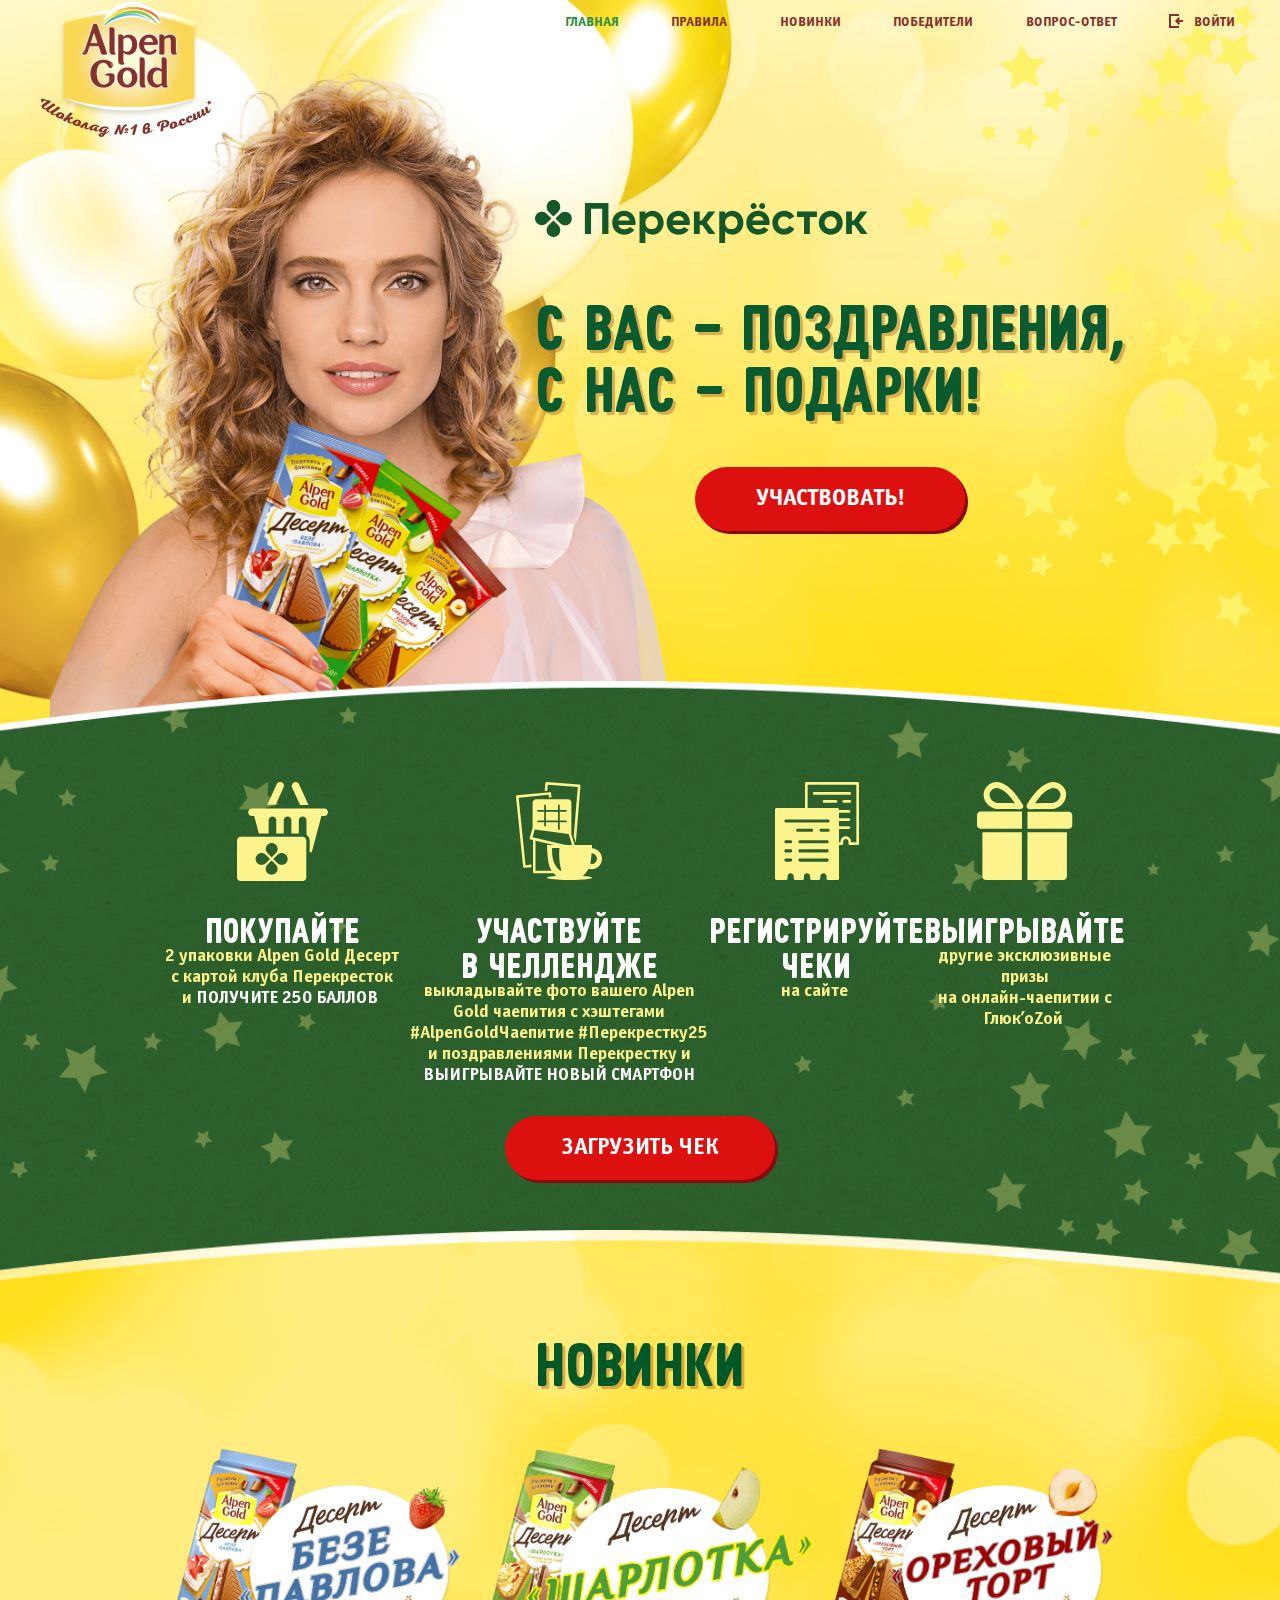
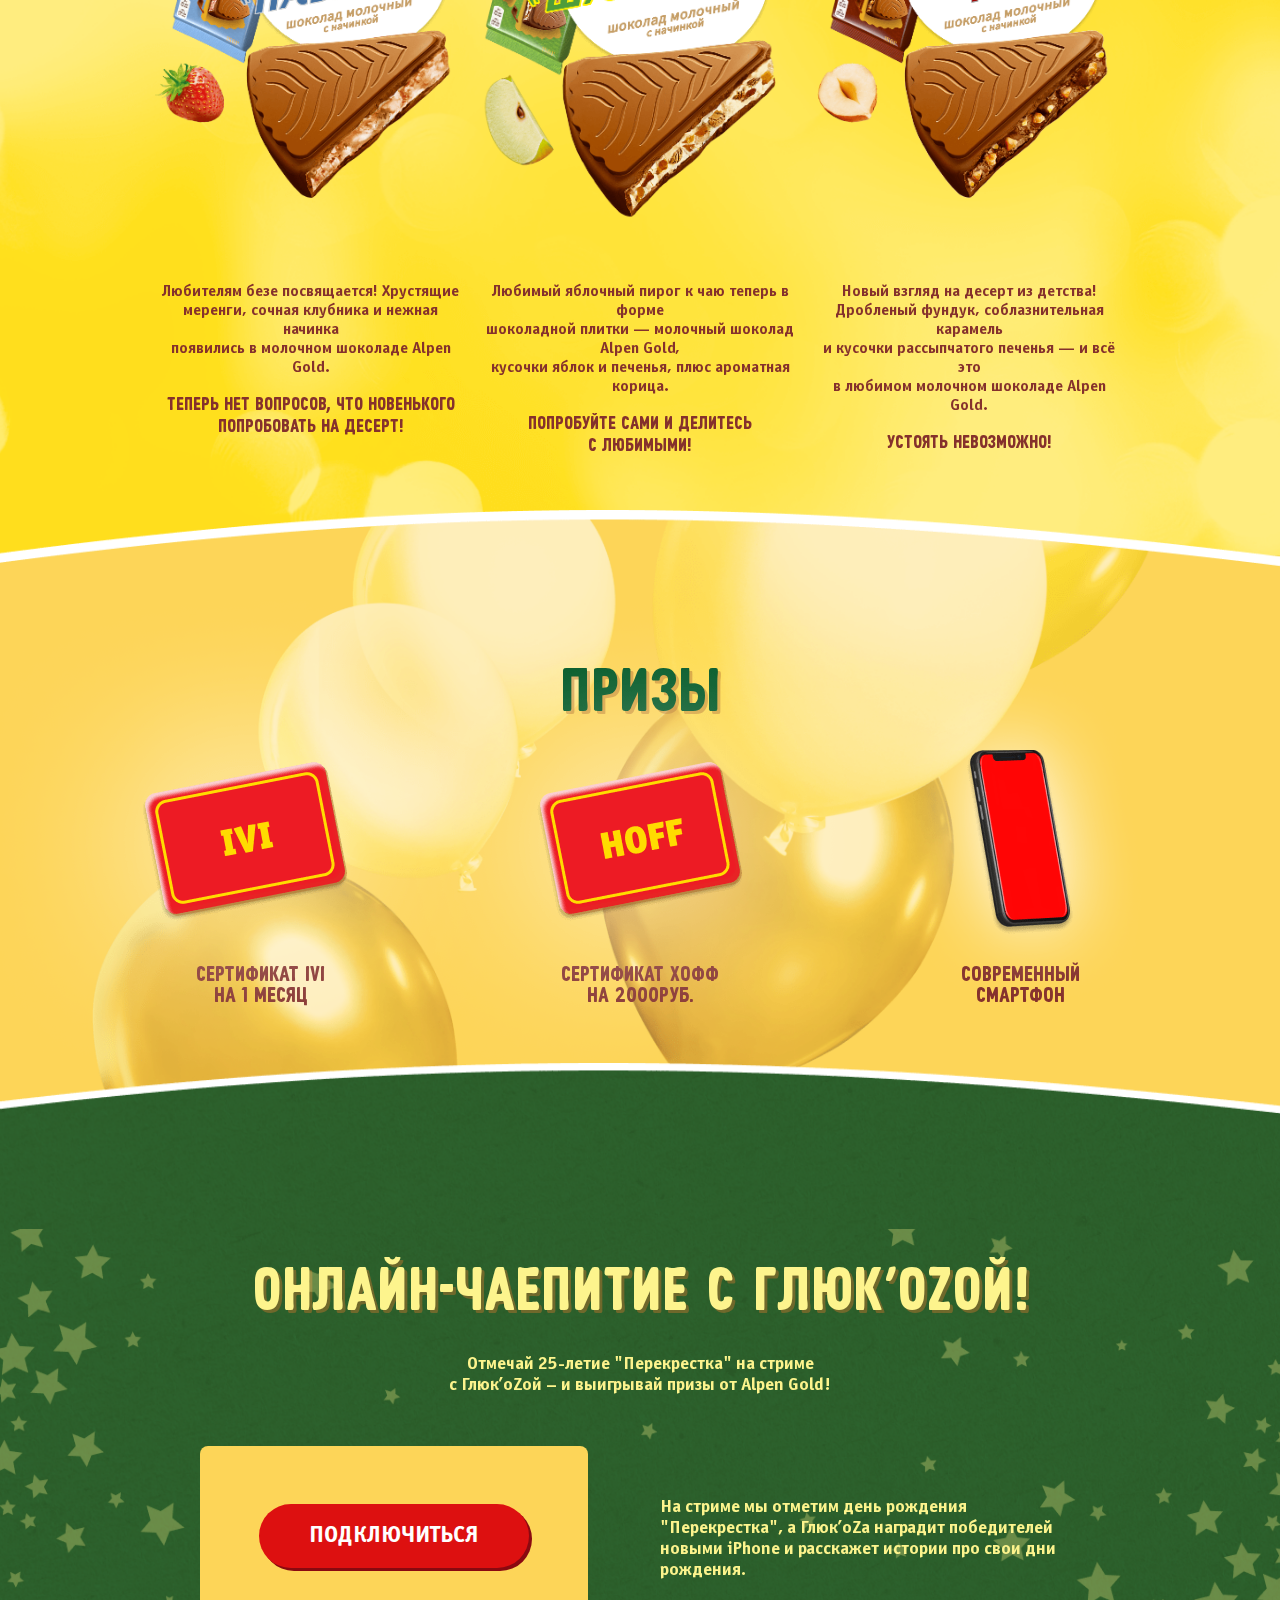
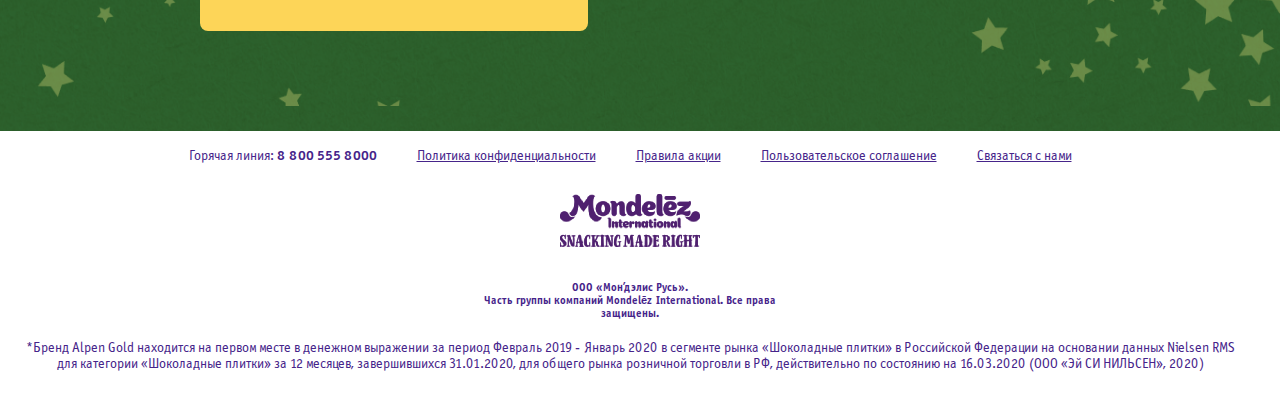
==== commit 7ec32c6f: "perek index link" ====
--- a/index.html
+++ b/index.html
@@ -168,20 +168,8 @@
 					</div>
 					<div class="stream-wrapper">
 						<div class="stream-countdown-wrapper">
-							<div class="stream-countdown-text">Стрим с объявлением победителей начнется через:</div>
-							<div class="countdown">
-							    <div class="cd-elem">
-							        <div class="cd">00</div>
-							        <div class="cd-text">дней</div>
-							    </div>
-							    <div class="cd-elem">
-							        <div class="cd">00</div>
-							        <div class="cd-text">часов</div>
-							    </div>
-							    <div class="cd-elem">
-							        <div class="cd">00</div>
-							        <div class="cd-text">минут</div>
-							    </div>
+							<div class="btn-wrapper mw270">
+								<a href="#!" class="btn main-btn">Подключиться</a>
 							</div>
 						</div>
 						<div class="stream-info">
--- a/css/styles.css
+++ b/css/styles.css
@@ -314,8 +314,13 @@
     width: 2px;
 }
 
-body .lk-block .scroll-element .scroll-element_track {
+body .lk-block .scroll-element .scroll-element_track,
+body .winners-table .scroll-element .scroll-element_track {
     background: #fff;
+}
+
+body .wrapper-5ka .lk-block .scroll-element .scroll-element_track {
+    background: #85312C;
 }
 
 body .dark .scroll-element .scroll-element_track {
@@ -338,8 +343,13 @@
     position: relative;
 }
 
-body .lk-block .scroll-element .scroll-bar {
+body .lk-block .scroll-element .scroll-bar,
+body .winners-table .scroll-element .scroll-bar {
     background: #fff;
+}
+
+body .wrapper-5ka .lk-block .scroll-element .scroll-bar {
+    background: #85312C;
 }
 
 body .dark .scroll-element .scroll-bar {
@@ -668,6 +678,17 @@
     margin: auto;
 }
 
+.wrapper-5ka .menu::after {
+    content: '';
+    position: absolute;
+    top: 0;
+    right: -50px;
+    width: 259px;
+    height: 216px;
+    background: url(../img/5ka-header-bg2.png) center no-repeat;
+    background-size: contain;
+}
+
 .logo {
     position: absolute;
     top: 0;
@@ -675,6 +696,23 @@
     display: block;
     max-width: 172px;
     width: 100%;
+}
+
+.logo-5ka::before {
+    content: '';
+    position: absolute;
+    top: 0;
+    left: -100px;
+    right: -100px;
+    margin: auto;
+    width: 326px;
+    height: 169px;
+    background: url(../img/5ka-header-bg1.png) center no-repeat;
+    background-size: contain;
+}
+
+.logo-5ka img {
+    position: relative;
 }
 
 .menu-links {
@@ -689,6 +727,11 @@
     justify-content: space-between;
 }
 
+.wrapper-5ka .menu-links {
+    max-width: 730px;
+    margin: 0 auto;
+}
+
 .fixed .menu-links::before,
 .inner-header .menu-links::before {
     content: '';
@@ -784,6 +827,11 @@
 
 .profile-link.active::before {
     background: url(../img/profile-icon-active.svg) center no-repeat;
+    background-size: contain;
+}
+
+.wrapper-5ka .profile-link.active::before {
+    background: url(../img/5ka-profile-icon-active.svg) center no-repeat;
     background-size: contain;
 }
 
@@ -886,6 +934,24 @@
     font-size: 24px;
 }
 
+.wrapper-5ka .decor-btn-wrapper {
+    position: relative;
+}
+
+.wrapper-5ka .decor-btn-wrapper::before {
+    content: '';
+    position: absolute;
+    top: -200px;
+    left: -150px;
+    right: -150px;
+    width: 579px;
+    height: 433px;
+    margin: auto;
+    background: url(../img/lk-btn-bg.png) center no-repeat;
+    background-size: contain;
+    z-index: 0;
+}
+
 .lk-btn span {
     padding: 0 5px;
 }
@@ -899,6 +965,11 @@
 .popup-btn {
     background: #005826;
     box-shadow: 3px 3px 0 #000;
+}
+
+.popups-5ka .popup-btn {
+    background: #DD1010;
+    box-shadow: 3px 3px 0 #8A0910;
 }
 
 .btn:hover {
@@ -982,6 +1053,10 @@
     margin: 0 auto 10px;
 }
 
+.popups-5ka .popup__title {
+    color: #DD1010;
+}
+
 .popup__error {
     text-align: center;
     font-size: 14px;
@@ -1020,6 +1095,10 @@
 	color: #005826;
 }
 
+.popups-5ka .popup-link {
+    color: #DD1010;
+}
+
 .phone-text {
 	text-align: left;
     font-size: 14px;
@@ -1064,6 +1143,10 @@
     border-radius: 16px;
 }
 
+.popups-5ka .checkmark {
+    border: 2px solid #DD1010;
+}
+
 .checkbox input:checked + .checkmark::after {
     content: '';
     position: absolute;
@@ -1078,6 +1161,10 @@
     border-radius: 8px;
 }
 
+.popups-5ka .checkbox input:checked + .checkmark::after {
+    background: #DD1010;
+}
+
 .checkbox-text {
     font-size: 14px;
     line-height: 16px;
@@ -1087,8 +1174,8 @@
 	color: #005826;
 }
 
-.popup-btn {
-    background: #005826;
+.popups-5ka .rules-link {
+    color: #DD1010;
 }
 
 .close-popup {
@@ -1108,6 +1195,10 @@
 
 .close-popup:hover svg path {
     stroke: #005826;
+}
+
+.popups-5ka .close-popup:hover svg path {
+    stroke: #ED1B24;
 }
 
 span.error {
@@ -1273,55 +1364,8 @@
     text-shadow: 3px 3px 0px rgba(180, 113, 43, 0.5);
 }
 
-.filters {
-    display: flex;
-    justify-content: space-between;
-    -ms-align-items: center;
-    align-items: center;
-    max-width: 900px;
-    width: 100%;
-    margin: 30px auto 70px;
-}
-
-.date-filter {
-    position: relative;
-    max-width: 110px;
-    width: 100%;
-    padding-left: 30px;
-}
-
-.phone-filter {
-    max-width: 400px;
-    margin: 0;
-}
-
-.filters .phone-filter input:not([type="checkbox"]) {
-    border: 2px solid #009ED7;
-    transform: skewX(-10deg);
-}
-
-.search {
-    position: absolute;
-    top: 0;
-    right: 16px;
-    bottom: 0;
-    width: 17px;
-    height: 17px;
-    margin: auto;
-    background: url(../img/search.svg) center no-repeat;
-    background-size: contain;
-    transition: all .2s linear;
-}
-
-.search:hover {
-    transform: scale(1.2);
-}
-
-.table-wrapper {
-    max-width: 900px;
-    width: 100%;
-    height: 320px;
-    margin: 0 auto 50px;
+.wrapper-5ka .page-title {
+    color: #ED1B24;
 }
 
 table {
@@ -1392,17 +1436,27 @@
     background-size: cover;
 }
 
+.wrapper-5ka .winners-block {
+    background: url(../img/bg-inner.jpg) center no-repeat;
+    background-size: cover;
+}
+
 .winners-block::before {
     content: '';
     position: absolute;
     top: 0;
     left: 0;
-    right: 0;
+    right: -945px;
     bottom: 0;
     margin: auto;
-    width: 100%;
+    width: 693px;
     height: 100%;
-    background: url(../img/glukoza.png) 90% 200px no-repeat;
+    background: url(../img/glukoza.png) center 200px no-repeat;
+    background-size: 693px;
+}
+
+.wrapper-5ka .winners-block::before {
+    background: url(../img/5ka-glukoza.png) 90% 200px no-repeat;
     background-size: 693px;
 }
 
@@ -1421,6 +1475,10 @@
     margin-bottom: 260px;
 }
 
+.wrapper-5ka .draw-wrapper {
+    background: #F1AE00;
+}
+
 .draw-wrapper::before {
     content: '';
     position: absolute;
@@ -1435,7 +1493,14 @@
     background-size: cover;
 }
 
+.wrapper-5ka .draw-wrapper::before {
+    background: url(../img/5ka-stars-decor.png) center no-repeat;
+    background-size: cover;
+    mix-blend-mode: screen;
+}
+
 .draw-text {
+    position: relative;
     font-weight: bold;
     font-size: 24px;
     line-height: 28px;
@@ -1453,11 +1518,15 @@
     text-shadow: 3px 3px 0px rgba(180, 113, 43, 0.5);
 }
 
+.wrapper-5ka .draw-text span {
+    color: #DD1010;
+}
+
 .faq-container {
     position: relative;
     max-width: 1200px;
     width: 100%;
-    margin: 30px auto 0;
+    margin: 60px auto 0;
     display: flex;
     justify-content: space-between;
 }
@@ -1503,6 +1572,10 @@
 	background: #005826;
 }
 
+.wrapper-5ka .faq-item-title::before {
+    background: #ED1B24;
+}
+
 .faq-item-title.active::before {
 	content: '-';
 	background: #85312C;
@@ -1524,6 +1597,10 @@
     padding: 35px 10px 30px;
     background: #2C602B;
     border-radius: 30px;
+}
+
+.wrapper-5ka .feedback-wrap {
+    background: #F1AE00;
 }
 
 .feedback-title {
@@ -1545,6 +1622,10 @@
     margin: 0 auto 20px;
 }
 
+.wrapper-5ka .feedback-desc {
+    color: #85312C;
+}
+
 .feedback-form {
 	max-width: 410px;
 	width: 100%;
@@ -1626,6 +1707,10 @@
     padding: 25px 15px 55px;
     background: #2D6631;
     border-radius: 30px;
+}
+
+.wrapper-5ka .lk-table-wrapper {
+    background: #F1AE00;
 }
 
 .lk-title {
@@ -1661,6 +1746,10 @@
     color: #fff;
 }
 
+.wrapper-5ka .lk-table td {
+    color: #8A0910;
+}
+
 .check-preview {
     display: flex;
     -ms-align-items: center;
@@ -1674,12 +1763,24 @@
     overflow: hidden;
 }
 
+.wrapper-5ka .check-preview {
+    border: 1px solid #8A0910;
+}
+
 .rejected {
     color: #FFDC00;
 }
 
+.wrapper-5ka .rejected {
+    color: #DB2128;
+}
+
 .check-preview.rejected {
     border: 1px solid #FFDC00;
+}
+
+.wrapper-5ka .check-preview.rejected {
+    border: 1px solid #DB2128;
 }
 
 .rejected-link {
@@ -1688,6 +1789,10 @@
     padding-right: 25px;
 }
 
+.wrapper-5ka .rejected-link {
+    color: #DB2128;
+}
+
 .rejected-link::after {
     content: '';
     position: absolute;
@@ -1701,10 +1806,19 @@
     background-size: contain;
 }
 
+.wrapper-5ka .rejected-link::after {
+    background: url(../img/5ka-why.svg) center no-repeat;
+    background-size: contain;
+}
+
 .lk-more-checks {
     max-width: 450px;
     width: 100%;
     margin: 90px auto 0;
+}
+
+.wrapper-5ka .lk-more-checks {
+    margin-top: 40px;
 }
 
 .lk-more-checks-title {
@@ -1717,6 +1831,10 @@
     margin-bottom: 40px;
 }
 
+.wrapper-5ka .lk-more-checks-title {
+    margin-bottom: 130px;
+}
+
 .main-block {
     position: relative;
     padding: 200px 0;
@@ -1724,6 +1842,11 @@
     background-size: cover;
 }
 
+.wrapper-5ka .main-block {
+    background: url(../img/bg-inner.jpg) center no-repeat;
+    background-size: cover;
+}
+
 .main-block::before {
     content: '';
     position: absolute;
@@ -1738,17 +1861,30 @@
     background-size: 630px;
 }
 
+.wrapper-5ka .main-block::before {
+    top: 160px;
+    left: 0;
+    right: -550px;
+    background: url(../img/5ka-glukoza.png) center no-repeat;
+    background-size: 630px;
+}
+
 .slogan-wrapper {
     max-width: 590px;
     width: 100%;
     margin-left: auto;
 }
 
+.wrapper-5ka .slogan-wrapper {
+    margin-left: 0;
+}
+
 .perekrestok-logo {
     margin-bottom: 44px;
 }
 
 .slogan {
+    position: relative;
     font-family: 'MDLZ BITE TYPE';
     font-size: 62px;
     line-height: 1;
@@ -1758,9 +1894,57 @@
     margin-bottom: 50px;
 }
 
+.wrapper-5ka .slogan {
+    font-size: 70px;
+    color: #ED1B24;
+    text-align: center;
+}
+
+.wrapper-5ka .slogan::before {
+    content: '';
+    position: absolute;
+    top: -55px;
+    left: -55px;
+    width: 146px;
+    height: 146px;
+    background: url(../img/sparkle.png) center no-repeat;
+    background-size: contain;
+    mix-blend-mode: screen;
+    z-index: 0;
+}
+
+.wrapper-5ka .slogan::after {
+    content: '';
+    position: absolute;
+    top: -55px;
+    left: 300px;
+    width: 146px;
+    height: 146px;
+    background: url(../img/sparkle.png) center no-repeat;
+    background-size: contain;
+    mix-blend-mode: screen;
+    z-index: 0;
+}
+
+.wrapper-5ka .slogan span {
+    font-size: 43px;
+    line-height: 1;
+    color: #B46A2B;
+    text-align: center;
+}
+
+.wrapper-5ka .slogan + .btn-wrapper {
+    position: relative;
+    z-index: 1;
+}
+
 .steps-block {
     position: relative;
     padding: 50px 0 150px;
+}
+
+.wrapper-5ka .steps-block {
+    padding-bottom: 0;
 }
 
 .steps-block::before {
@@ -1777,6 +1961,14 @@
     background-size: 100% 100%;
 }
 
+.wrapper-5ka .steps-block::before {
+    top: -105px;
+    bottom: auto;
+    height: 1151px;
+    background: url(../img/5ka-bg-main2.png) center 0 no-repeat;
+    background-size: 100% 1151px;
+}
+
 .steps-block::after {
     content: '';
     position: absolute;
@@ -1790,6 +1982,19 @@
     background: url(../img/stars-decor-main1.png) center no-repeat;
     background-size: cover;
     mix-blend-mode: lighten;
+}
+
+.wrapper-5ka .steps-block::after {
+    top: -15px;
+    right: -550px;
+    left: 0;
+    bottom: auto;
+    width: 593px;
+    height: 76px;
+    background: url(../img/online-tea-text.png) center no-repeat;
+    background-size: contain;
+    mix-blend-mode: normal;
+    transform: rotate(2deg);
 }
 
 .steps {
@@ -1800,6 +2005,11 @@
     z-index: 1;
 }
 
+.wrapper-5ka .steps {
+    padding-top: 150px;
+    margin-bottom: 100px;
+}
+
 .step {
     display: flex;
     flex-direction: column;
@@ -1809,6 +2019,13 @@
 }
 
 .step-img {
+    display: flex;
+    -ms-align-items: center;
+    align-items: center;
+    justify-content: center;
+    max-width: 120px;
+    width: 100%;
+    height: 100px;
     margin-bottom: 30px;
 }
 
@@ -1821,6 +2038,10 @@
     color: #fff;
 }
 
+.wrapper-5ka .step-title {
+    color: #DD1010;
+}
+
 .step-text {
     font-weight: bold;
     font-size: 18px;
@@ -1829,6 +2050,10 @@
     color: #FDF48D;
 }
 
+.wrapper-5ka .step-text {
+    color: #fff;
+}
+
 .step-text span {
     text-transform: uppercase;
     color: #fff;
@@ -1842,6 +2067,10 @@
 .novelties-block {
     position: relative;
     padding: 0 0 200px;
+}
+
+.wrapper-5ka .novelties-block {
+    padding-top: 100px;
 }
 
 .novelties-block::before {
@@ -1856,6 +2085,14 @@
     margin: auto;
     background: url(../img/bg-main3.png) center no-repeat;
     background-size: 100% 100%;
+}
+
+.wrapper-5ka .novelties-block::before {
+    top: -130px;
+    bottom: auto;
+    height: 1592px;
+    background: url(../img/5ka-bg-main3.png) center 0 no-repeat;
+    background-size: 100% 1592px;
 }
 
 .novelties {
@@ -1907,6 +2144,10 @@
     padding: 0 0 250px;
 }
 
+.wrapper-5ka .prizes-block {
+    padding-bottom: 150px;
+}
+
 .prizes-block::before {
     content: '';
     position: absolute;
@@ -1919,6 +2160,41 @@
     margin: auto;
     background: url(../img/bg-main4.png) center no-repeat;
     background-size: 100% 100%;
+}
+
+.wrapper-5ka .prizes-block::before {
+    top: -150px;
+    bottom: auto;
+    height: 1473px;
+    background: url(../img/5ka-bg-main4.png) center 0 no-repeat;
+    background-size: 100% 1473px;
+}
+
+.wrapper-5ka .prizes-block::after {
+    content: '';
+    position: absolute;
+    top: -85px;
+    left: 0;
+    right: 0;
+    width: 100%;
+    height: 100%;
+    margin: auto;
+    background: url(../img/5ka-bg-main4-sparkle.png) center no-repeat;
+    background-size: 1304px;
+    mix-blend-mode: screen;
+}
+
+.wrapper-5ka .prizes-block .container::before {
+    content: '';
+    position: absolute;
+    top: -140px;
+    left: 0;
+    right: 0;
+    width: 100%;
+    height: 218px;
+    margin: auto;
+    background: url(../img/5ka-bg-main4-decor.png) center 0 no-repeat;
+    background-size: 1238px;
 }
 
 .prizes {
@@ -1936,12 +2212,23 @@
     margin-bottom: 20px;
 }
 
+.wrapper-5ka .prize-img {
+    display: flex;
+    align-items: center;
+    justify-content: center;
+    filter: drop-shadow(0px 0px 100px #FFFFFF);
+}
+
 .prize-img img {
     position: absolute;
     top: -200px;
     left: -200px;
     right: -200px;
     margin: auto;
+}
+
+.wrapper-5ka .prize-img img {
+    position: static;
 }
 
 .prize1 .prize-img img {
@@ -1965,6 +2252,15 @@
     text-transform: uppercase;
 }
 
+.prize-name span {
+    font-family: 'OfficinaSans';
+    font-weight: bold;
+    font-size: 18px;
+    line-height: 21px;
+    text-align: center;
+    color: #B46A2B;
+}
+
 .stream-block {
     position: relative;
     padding: 0 0 100px;
@@ -1985,6 +2281,12 @@
     background-size: 100% 100%;
 }
 
+.wrapper-5ka .stream-block::before {
+    top: -50px;
+    background: url(../img/5ka-bg-main5.png) center no-repeat;
+    background-size: 100% 100%;
+}
+
 .stream-block::after {
     content: '';
     position: absolute;
@@ -2000,8 +2302,16 @@
     mix-blend-mode: lighten;
 }
 
+.wrapper-5ka .stream-block::after {
+    display: none;
+}
+
 .stream-block .page-title {
     color: #FDF48D;
+}
+
+.wrapper-5ka .stream-block .page-title {
+    color: #ED1B24;
 }
 
 .stream-subtitle {
@@ -2013,6 +2323,10 @@
     margin: 40px 0 50px;
 }
 
+.wrapper-5ka .stream-subtitle {
+    color: #B46A2B;
+}
+
 .stream-wrapper {
     display: flex;
     justify-content: space-between;
@@ -2023,13 +2337,63 @@
     margin: auto;
 }
 
+.wrapper-5ka .stream-wrapper {
+    max-width: 1100px;
+}
+
 .stream-countdown-wrapper {
+    position: relative;
+    display: flex;
+    -ms-align-items: center;
+    align-items: center;
     max-width: 388px;
     width: 100%;
     height: 185px;
     padding: 25px 0 30px;
     background: #FDD558;
     border-radius: 8px;
+    z-index: 1;
+}
+
+.wrapper-5ka .stream-countdown-wrapper {
+    position: relative;
+    background: #F1AE00;
+    margin: auto;
+}
+
+.wrapper-5ka .stream-countdown-wrapper::before {
+    content: '';
+    position: absolute;
+    top: 0;
+    left: 0;
+    right: 0;
+    bottom: 0;
+    margin: auto;
+    width: 100%;
+    height: 100%;
+    background: #F1AE00;
+    border-radius: 8px;
+    z-index: 1;
+}
+
+.wrapper-5ka .stream-countdown-wrapper::after {
+    content: '';
+    position: absolute;
+    top: -50px;
+    left: -250px;
+    right: -250px;
+    bottom: 0;
+    margin: auto;
+    width: 809px;
+    height: 606px;
+    background: url(../img/5ka-stream-decor.png) center no-repeat;
+    background-size: contain;
+    z-index: 0;
+}
+
+.wrapper-5ka .stream-countdown-wrapper * {
+    position: relative;
+    z-index: 1;
 }
 
 .stream-countdown-text {
@@ -2087,22 +2451,42 @@
     color: #FDF48D;
 }
 
+.wrapper-5ka .stream-info {
+    position: relative;
+    color: #B46A2B;
+    margin-left: 100px;
+}
+
+.wrapper-5ka .stream-info span {
+    display: block;
+    font-family: MDLZ BITE TYPE;
+    font-size: 23px;
+    line-height: 1;
+    text-transform: uppercase;
+    margin-top: 10px;
+    color: #85312C;
+}
+
 .cookies-block {
 	padding: 110px 0 100px;
     color: #85312C;
 }
 
 .main-cookie-h1 {
-    position: relative;
-    max-width: 820px;
-    width: 100%;
-    font-style: italic;
-	font-weight: 800;
-	font-size: 45px;
-	line-height: 54px;
+    font-family: 'MDLZ BITE TYPE';
+	font-size: 50px;
+	line-height: 1;
 	text-align: center;
 	text-transform: uppercase;
-    margin: 0 auto 45px;
+    color: #005826;
+    text-shadow: 3px 3px 0px rgba(180, 113, 43, 0.5);
+    max-width: 800px;
+    width: 100%;
+    margin: 0 auto 20px;
+}
+
+.wrapper-5ka .main-cookie-h1 {
+    color: #DD1010;
 }
 
 .cookies-block p {
@@ -2134,10 +2518,9 @@
     position: absolute;
     top: 8px;
     left: -50px;
-    width: 16px;
-    height: 16px;
-    background: url(../img/bullet.svg) center no-repeat;
-    background-size: contain;
+    width: 15px;
+    height: 15px;
+    background: #85312C;
 }
 
 .main-cookie-h2 {
@@ -2168,48 +2551,258 @@
 }
 
 .error-block {
-	padding: 50px 0 100px;
+	padding: 140px 0;
 }
 
 .error-title {
-	font-style: italic;
-	font-weight: 800;
+    font-family: 'MDLZ BITE TYPE';
 	font-size: 300px;
-	line-height: 357px;
-	text-align: center;
-	text-transform: uppercase;
-	color: #1D3A8E;
-	text-shadow: 9px 9px 0px #F7D431;
+    line-height: 360px;
+    text-align: center;
+    text-transform: uppercase;
+    color: #005826;
+    text-shadow: 7px 7px 0px rgba(180, 113, 43, 0.5);
+}
+
+.wrapper-5ka .error-title {
+    color: #DD1010;
 }
 
 .error-desc {
-	font-style: italic;
-	font-weight: 800;
-	font-size: 28px;
-	line-height: 33px;
-	text-align: center;
-	text-transform: uppercase;
+	font-weight: bold;
+    font-size: 28px;
+    line-height: 33px;
+    text-align: center;
+    text-transform: uppercase;
+    color: #B46A2B;
 }
 
 .error-desc + .btn-wrapper {
-	margin-top: 50px;
+	margin-top: 30px;
 }
 
 .error-text {
-	font-style: italic;
-	font-weight: normal;
-	font-size: 18px;
-	line-height: 24px;
-	text-align: center;
-	text-transform: uppercase;
+	font-size: 19px;
+    line-height: 21px;
+    text-align: center;
+    text-transform: uppercase;
+    color: #B46A2B;
+}
+
+.products-img {
+    position: absolute;
+    top: -300px;
+    left: 0;
+    width: 573px;
+}
+
+.stream-lk-block {
+    margin-top: 100px;
+    min-height: 720px;
+    padding-bottom: 0;
+}
+
+.stream-lk-block::before {
+    top: -115px;
+    min-height: 866px;
+    background: url(../img/bg-lk1.png) center no-repeat;
+    background-size: 100% 100%;
+}
+
+.stream-lk-block .glukoza {
+    position: absolute;
+    top: 0;
+    left: 0;
+    right: -870px;
+    bottom: 0;
+    margin: auto;
+    width: 540px;
+    height: 100%;
+    background: url(../img/glukoza.png) center 200px no-repeat;
+    background-size: 540px;
+    z-index: 1;
+}
+
+.stream-lk-block .container {
+    z-index: 1;
+}
+
+.stream-lk-block .stream-wrapper {
+    max-width: 100%;
+}
+
+.lk-prize {
+    display: flex;
+    flex-direction: column;
+    -ms-align-items: center;
+    align-items: center;
+    justify-content: center;
+}
+
+.lk-prize .prize-name {
+    color: #fff;
+}
+
+.winners-container {
+    max-width: 870px;
+    width: 100%;
+    margin: 40px 0 60px;
+}
+
+.filters {
+    display: flex;
+    justify-content: space-between;
+    -ms-align-items: center;
+    align-items: center;
+    margin-bottom: 30px;
+}
+
+.phone-filter {
+    max-width: 400px;
+    margin: 0;
+}
+
+.phone-filter input:not([type="checkbox"]) {
+    height: 55px;
+    font-weight: normal;
+    font-size: 18px;
+    padding-left: 24px;
+    border: 2px solid rgba(59, 44, 114, 0.3);
+    border-radius: 30px;
+}
+
+.phone-filter input:not([type="checkbox"]):focus {
+    border: 2px solid #3B2C72;
+}
+
+.phone-filter input.error:not([type="checkbox"]) {
+    color: #FF4B4D;
+    border: 2px solid #FF4B4D;
+}
+
+.search {
+    position: absolute;
+    top: 0;
+    right: 20px;
+    bottom: 0;
+    width: 17px;
+    height: 17px;
+    margin: auto;
+    background: url(../img/search.svg) center no-repeat;
+    background-size: contain;
+}
+
+.winners {
+    max-width: 870px;
+    width: 100%;
+    margin: auto;
+    padding: 30px 40px 30px;
+    background: #005826;
+    border-radius: 30px;
+}
+
+.table-wrapper {
+    max-width: 870px;
+    width: 100%;
+    max-height: 340px;
+    margin: auto;
+}
+
+.table-wrapper.scroll-content {
+    padding-right: 18px;
+}
+
+.winners-table {
+    margin-bottom: 40px;
+}
+
+.winners-table table th {
+    font-weight: normal;
+    font-size: 14px;
+    line-height: 1.15;
+    color: #fff;
+    text-align: left;
+    padding: 0 20px 10px 0;
+}
+
+.winners-table table tbody {
+    font-weight: normal;
+    font-size: 21px;
+    line-height: 1;
+    color: #fff;
+    text-align: left;
+}
+
+.winners-table table td {
+    padding: 10px 20px 10px 0;
+    min-width: 190px;
+    color: #fff
+}
+
+.winners-table table td:first-child {
+    white-space: nowrap;
+    overflow: hidden;
+    text-overflow: ellipsis;
+    max-width: 230px;
+}
+
+.winners-table table td:nth-child(3) {
+   min-width: 140px;
+}
+
+.prize-td {
+    display: flex;
+    -ms-align-items: center;
+    align-items: center;
+    font-weight: 600;
+}
+
+.winners-prize {
+    display: flex;
+    -ms-align-items: center;
+    align-items: center;
+    justify-content: center;
+    width: 70px;
+    height: 42px;
+    margin-right: 10px;
+    overflow: hidden;
+}
+
+.winners-prize img {
+    max-width: 60px;
+}
+
+.winners-prize-info {
+    max-width: 180px;
+    width: 100%;
+}
+
+.winners-prize-title {
+    font-weight: bold;
+    font-size: 18px;
+    line-height: 1;
+}
+
+.winners-prize-text {
+    font-size: 18px;
+    line-height: 1;
+    color: #FDF48D;
 }
 
 @media (max-width: 1366px) {
     .steps-block::before,
+    .wrapper-5ka .steps-block::before,
     .novelties-block::before,
+    .wrapper-5ka .novelties-block::before,
     .prizes-block::before,
-    .stream-block::before {
+    .wrapper-5ka .prizes-block::before,
+    .stream-block::before,
+    .wrapper-5ka .stream-block::before {
         background-size: cover;
+    }
+
+    .wrapper-5ka .steps-block::after {
+        transform: rotate(0);
     }
 }
 
@@ -2245,7 +2838,25 @@
 
     .footer-links a {
         margin: 0 20px;
-    }  
+    }
+
+    .logo-5ka::before {
+        height: 115px;
+    }
+
+    .wrapper-5ka .menu::after {
+        right: -75px;
+        height: 150px;
+    }
+
+    .lk-table-wrapper:nth-child(1) {
+        max-width: 520px;
+    }
+
+    .lk-table-wrapper:nth-child(2) {
+        max-width: 400px;
+        margin: 0 auto;
+    }
 }
 
 @media (max-width: 1000px) {
@@ -2258,6 +2869,19 @@
     	height: 54px;
         background: #FFDC00;
         z-index: 4;
+    }
+
+    .wrapper-5ka header::before {
+        content: '';
+        position: absolute;
+        top: 0;
+        left: 0;
+        right: 0;
+        margin: auto;
+        width: 100%;
+        height: 54px;
+        background: #FFDC00;
+        z-index: 1;
     }
 
     .lk-header::before {
@@ -2297,7 +2921,8 @@
     	height: 54px;
     }
 
-    .menu-links {
+    .menu-links,
+    .wrapper-5ka .menu-links {
         display: flex;
         flex-direction: column;
         -ms-align-items: center;
@@ -2320,6 +2945,10 @@
         z-index: 10;
     }
 
+    .wrapper-5ka .menu-links {
+        background: #DD1010;
+    }
+
     .menu-links.active {
         top: 0;
     }
@@ -2336,6 +2965,10 @@
     .menu-links a.active,
     .inner-header .menu-links a.active {
     	color: #F7D431;
+    }
+
+    .wrapper-5ka .menu-links a.active {
+        color: #FDF48D;
     }
 
     .menu-links a:last-child {
@@ -2407,6 +3040,11 @@
         background-size: contain;
     }
 
+    .wrapper-5ka .profile-link.active::before {
+        background: url(../img/5ka-profile-icon-mob-active.svg) center no-repeat;
+        background-size: contain;
+    }
+
     footer {
         padding: 20px 10px 10px;
     }
@@ -2447,14 +3085,9 @@
 
     .filters {
         flex-direction: column;
-        -ms-align-items: flex-start;
-        align-items: flex-start;
+        -ms-align-items: center;
+        align-items: center;
         margin: 30px auto 40px;
-    }
-
-    .phone-filter {
-        order: -1;
-        margin-bottom: 20px !important;
     }
 
     .winner-info {
@@ -2476,13 +3109,25 @@
     }
 
     .winners-block {
-        min-height: 700px;
+        min-height: 1050px;
         background: url(../img/bg-winners-mob.png) center no-repeat;
         background-size: 452px;
     }
 
+    .wrapper-5ka .winners-block {
+        min-height: 650px;
+    }
+
     .winners-block::before {
+        right: 0;
+        width: 266px;
         background: url(../img/glukoza.png) center bottom no-repeat;
+        background-size: 266px;
+    }
+
+    .wrapper-5ka .winners-block::before {
+        bottom: -90px;
+        background: url(../img/5ka-glukoza.png) center bottom no-repeat;
         background-size: 266px;
     }
 
@@ -2495,6 +3140,11 @@
         right: -500px;
         width: 1000px;
         background: #2C602B;
+    }
+
+    .wrapper-5ka .draw-wrapper::before {
+        background: #F1AE00;
+        mix-blend-mode: normal;
     }
 
     .draw-wrapper * {
@@ -2550,6 +3200,10 @@
 	    width: 1000px;
 	    height: 100%;
         background: #2C602B;
+    }
+
+    .wrapper-5ka .feedback-wrap::before {
+        background: #F1AE00;
     }
 
     .feedback-wrap * {
@@ -2625,6 +3279,10 @@
         background: #2D6631;
     }
 
+    .wrapper-5ka .lk-table-wrapper::before {
+        background: #F1AE00;
+    }
+
     .lk-table-wrapper * {
         position: relative;
     }
@@ -2639,8 +3297,18 @@
         line-height: 1;
     }
 
+    .wrapper-5ka .lk-more-checks-title {
+        margin-bottom: 80px;
+    }
+
     .lk-more-checks .btn-wrapper {
         max-width: 270px;
+    }
+
+    .wrapper-5ka .btn-wrapper.mw320::before {
+        top: -140px;
+        width: 427px;
+        height: 320px;
     }
 
     .lk-btn {
@@ -2652,6 +3320,11 @@
     .main-block {
         padding: 100px 0 400px;
         background-size: cover;
+    }
+
+    .wrapper-5ka .main-block {
+        padding-top: 160px;
+        padding-bottom: 300px;
     }
 
     .main-block::before {
@@ -2659,6 +3332,13 @@
         left: 0;
         width: 100%;
         background-size: 360px;
+    }
+
+    .wrapper-5ka .main-block::before {
+        top: 300px;
+        right: 0;
+        width: 100%;
+        background-size: 320px;
     }
 
     .main-block::after {
@@ -2672,6 +3352,10 @@
         background-size: contain;
     }
 
+    .wrapper-5ka .main-block::after {
+        display: none;
+    }
+
     .perekrestok-logo {
         max-width: 155px;
         width: 100%;
@@ -2681,6 +3365,18 @@
     .slogan {
         font-size: 35px;
         text-align: center;
+    }
+
+    .wrapper-5ka .slogan {
+        font-size: 42px;
+    }
+
+    .wrapper-5ka .slogan span {
+        font-size: 32px;
+    }
+
+    .wrapper-5ka .slogan::after {
+        left: 200px;
     }
 
     .slogan-wrapper .btn-wrapper {
@@ -2691,16 +3387,46 @@
         z-index: 1;
     }
 
+    .wrapper-5ka .slogan-wrapper .btn-wrapper {
+        top: 345px;
+        max-width: 200px;
+    }
+
+    .wrapper-5ka .slogan-wrapper .main-btn {
+        height: 46px;
+        font-size: 21px;
+        color: #DD1010;
+        background: #FFDC00;
+        box-shadow: 3px 3px 0 #B46A2B;
+    }
+
+    .wrapper-5ka .steps-block::before {
+        height: 881px;
+        background: url(../img/5ka-bg-main2-mob.png) center 0 no-repeat;
+        background-size: 100% 881px;
+    }
+
     .steps-block::after {
         top: -100px;
         background: url(../img/stars-decor-main1-mob.png) center no-repeat;
         background-size: 410px;
     }
 
+    .wrapper-5ka .steps-block::after {
+        top: -60px;
+        right: 0;
+        width: 335px;
+        height: 44px;
+    }
+
     .steps {
         flex-direction: column;
         -ms-align-items: center;
         align-items: center;
+    }
+
+    .wrapper-5ka .steps {
+        padding-top: 0;
     }
 
     .step {
@@ -2740,6 +3466,12 @@
         line-height: 17px;
     }
 
+    .wrapper-5ka .novelties-block::before {
+        height: 2319px;
+        background: url(../img/5ka-bg-main3-mob.png) center 0 no-repeat;
+        background-size: 100% 2319px;
+    }
+
     .novelties {
         flex-direction: column;
         margin-top: 30px;
@@ -2749,9 +3481,31 @@
         margin-bottom: 50px;
     }
 
+    .wrapper-5ka .prizes-block::before {
+        top: -180px;
+        height: 1590px;
+        background: url(../img/5ka-bg-main4-mob.png) center 0 no-repeat;
+        background-size: 100% 1590px;
+    }
+
+    .wrapper-5ka .prizes-block::after {
+        background: url(../img/5ka-bg-main4-sparkle-mob.png) center no-repeat;
+        background-size: 375px;
+    }
+
+    .wrapper-5ka .prizes-block .container::before {
+        top: -120px;
+        background: url(../img/5ka-bg-main4-decor-mob.png) center 0 no-repeat;
+        background-size: 225px;
+    }
+
     .prize-img {
         height: 210px;
         margin: 0 auto;
+    }
+
+    .wrapper-5ka .prize-img {
+        filter: none;
     }
 
     .prize3 .prize-img img {
@@ -2783,6 +3537,13 @@
     .stream-block::before {
         top: -150px;
         min-height: 715px;
+    }
+
+    .wrapper-5ka .stream-block::before {
+        top: -150px;
+        min-height: 850px;
+        background: url(../img/5ka-bg-main5-mob.png) center 0 no-repeat;
+        background-size: 100% 850px;
     }
 
     .stream-block::after {
@@ -2813,6 +3574,7 @@
         bottom: 0;
         width: 1000px;
         height: 100%;
+        margin: auto;
         background: #FDD558;
     }
 
@@ -2824,6 +3586,11 @@
         font-size: 16px;
         line-height: 19px;
         text-align: center;
+    }
+
+    .wrapper-5ka .stream-info {
+        margin-top: 100px;
+        margin-left: auto;
     }
 
     .main-cookie-h1 {
@@ -2858,9 +3625,13 @@
         left: -25px;
     }
 
+    .error-block {
+        padding-bottom: 110px;
+    }
+
     .error-title {
-    	font-size: 170px;
-		line-height: 202px;
+    	font-size: 190px;
+		line-height: 220px;
     }
 
     .error-desc {
@@ -2868,16 +3639,136 @@
 		line-height: 24px;
     }
 
-    .error-desc + .btn-wrapper {
-    	margin-top: 30px;
-    }
-
     .error-text {
-    	font-size: 16px;
-		line-height: 18px;
+    	font-size: 15px;
+		line-height: 17px;
+    }
+
+    .logo-5ka::before {
+        display: none;
+    }
+
+    .wrapper-5ka .menu::after,
+    .wrapper-5ka .main-header .menu::after {
+        top: 0;
+        left: -100px;
+        right: -100px;
+        margin: auto;
+        width: 415px;
+        height: 115px;
+        background: url(../img/5ka-header-bg-mob.png) center no-repeat;
+        background-size: contain;
+        z-index: 0;
+    }
+
+    .wrapper-5ka .main-header .menu::after {
+        top: 25px;
+        background: url(../img/5ka-tree.png) center 0px no-repeat, url(../img/5ka-header-bg-mob.png) center no-repeat;
+        background-size: contain;
+    }
+
+    .stream-lk-block {
+        min-height: auto;
+        margin-top: 50px;
+    }
+
+    .stream-block::before {
+        top: -25px;
+        min-height: 620px;
+    }
+
+    .stream-wrapper iframe {
+        max-width: 332px;
+        width: 100%;
+        height: 189px;
+    }
+
+    .lk-table-wrapper:nth-child(2) {
+        margin: 50px auto;
+    }
+
+    .winners-container {
+        margin-bottom: 0;
+    }
+
+    .phone-filter {
+        max-width: 300px;
+    }
+
+    .phone-filter input:not([type="checkbox"]) {
+        font-size: 16px;
+    }
+
+    .winners {
+        position: relative;
+        padding: 20px 10px 30px;
+        margin-bottom: 50px;
+    }
+
+    .winners::before {
+        content: '';
+        position: absolute;
+        top: 0;
+        left: -500px;
+        right: -500px;
+        bottom: 0;
+        width: 1000px;
+        height: 100%;
+        margin: auto;
+        background: #005826;
+    }
+
+    .winners-table {
+        margin-bottom: 30px;
+    }
+
+    .winners-table table th {
+        font-weight: 300;
+    }
+
+    .winners-table table th,
+    .winners-table table td {
+        font-size: 16px;
+        line-height: 19px;
+        text-align: center;
+        padding: 10px 0;
+    }
+
+    .winners-table table td {
+        min-width: auto;
+        vertical-align: bottom;
+    }
+
+    .winners-table table .mobile-visible,
+    .prize-td {
+        display: table-cell;
+    }
+
+    .winners-prize {
+        margin: 0 auto 5px;
+    }
+
+    .winners-name {
+        font-weight: bold;
+        font-size: 16px;
+        line-height: 19px;
+        overflow: hidden;
+        text-overflow: ellipsis;
+        max-width: 170px;
+    }
+
+    .winners-prize-title,
+    .winners-prize-text {
+        font-size: 14px;
     }
 }
 
 @media (max-width: 320px) {
-	
-}
+	.wrapper-5ka .slogan {
+        font-size: 35px;
+    }
+
+    .wrapper-5ka .slogan span {
+        font-size: 28px;
+    }
+}
